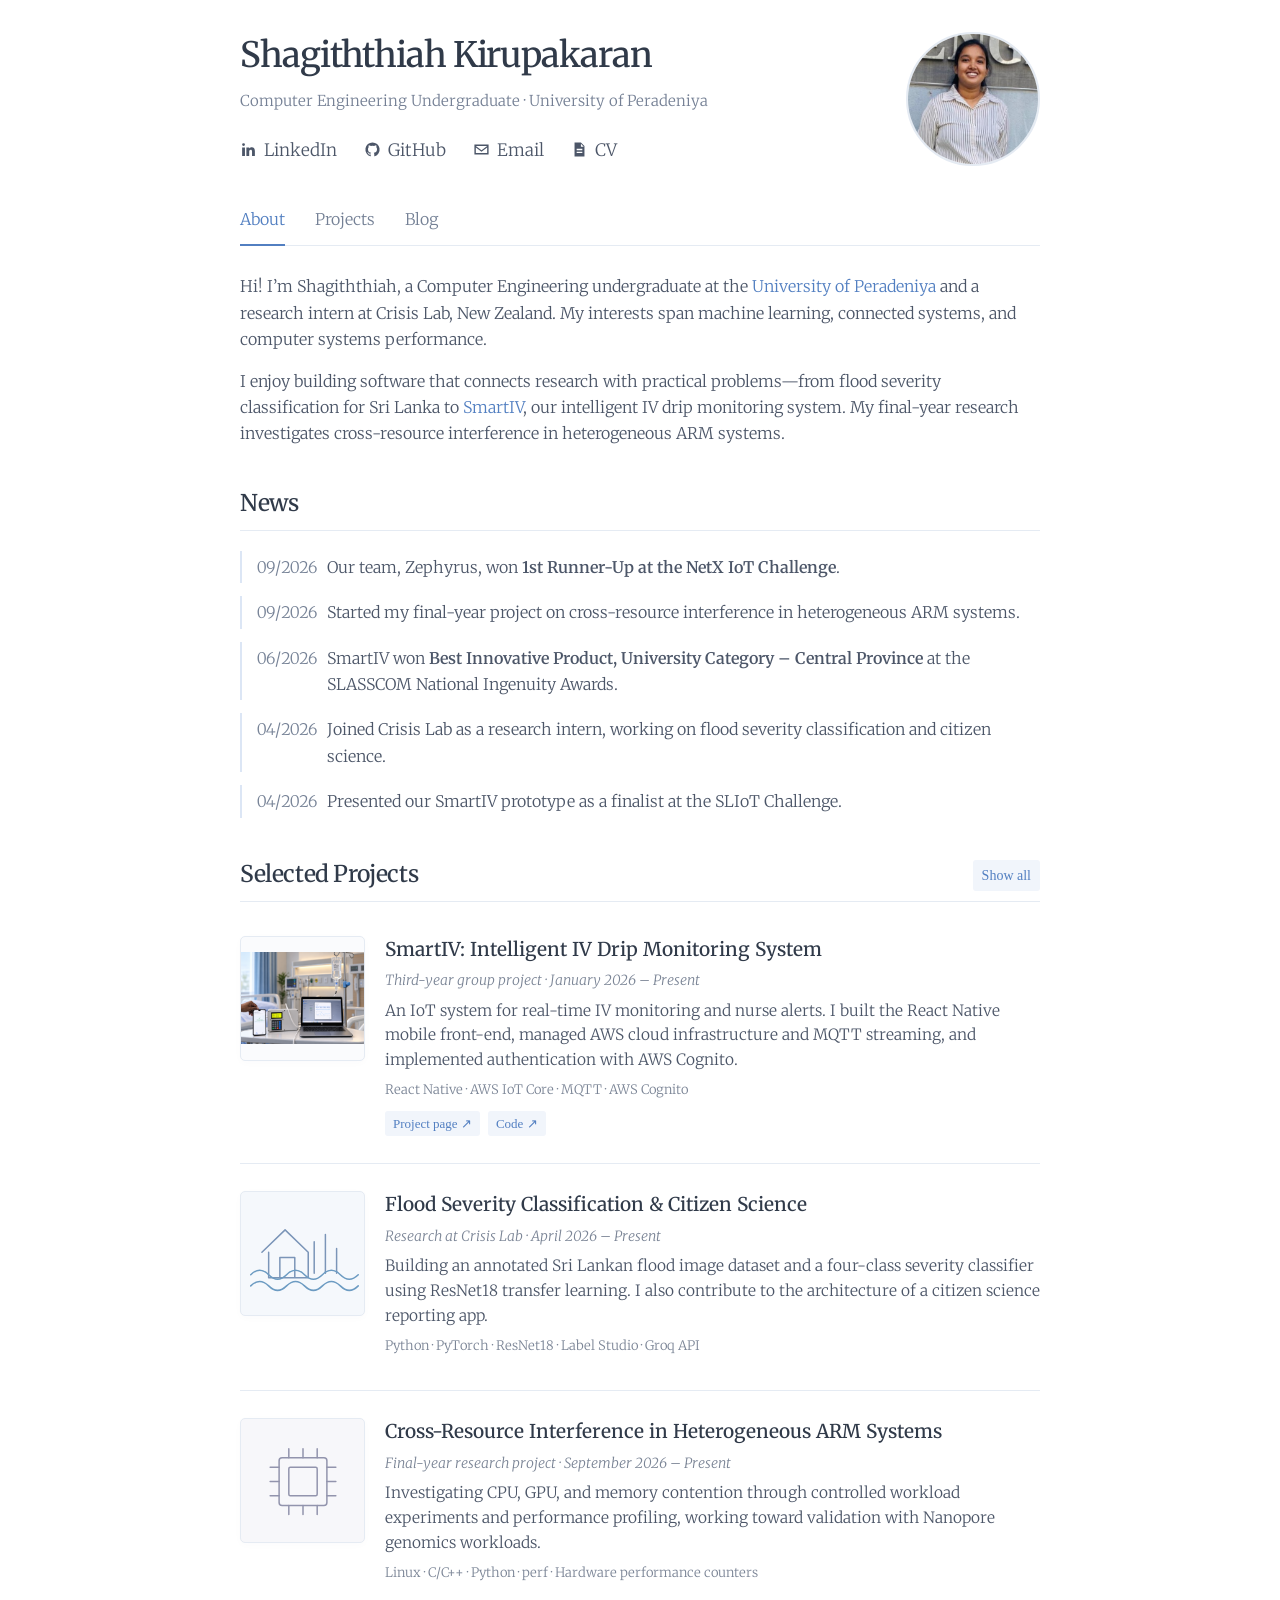
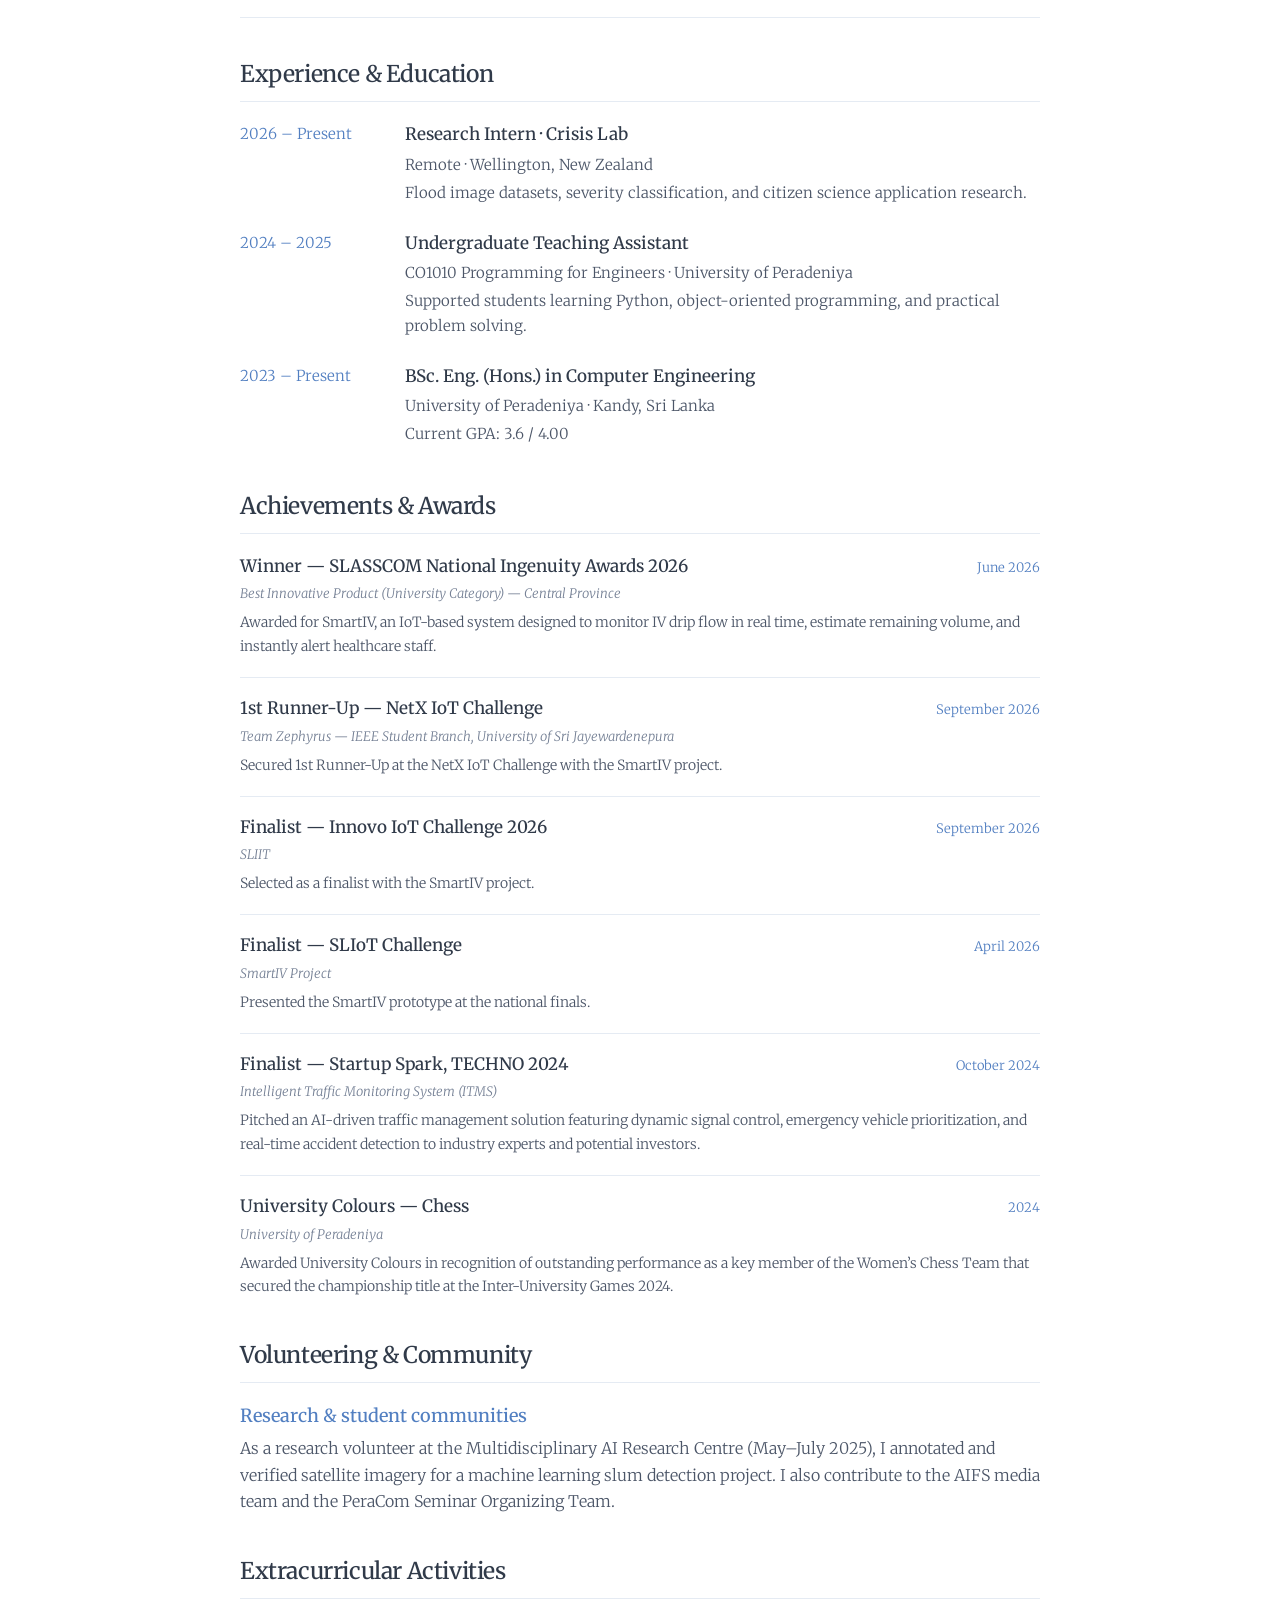
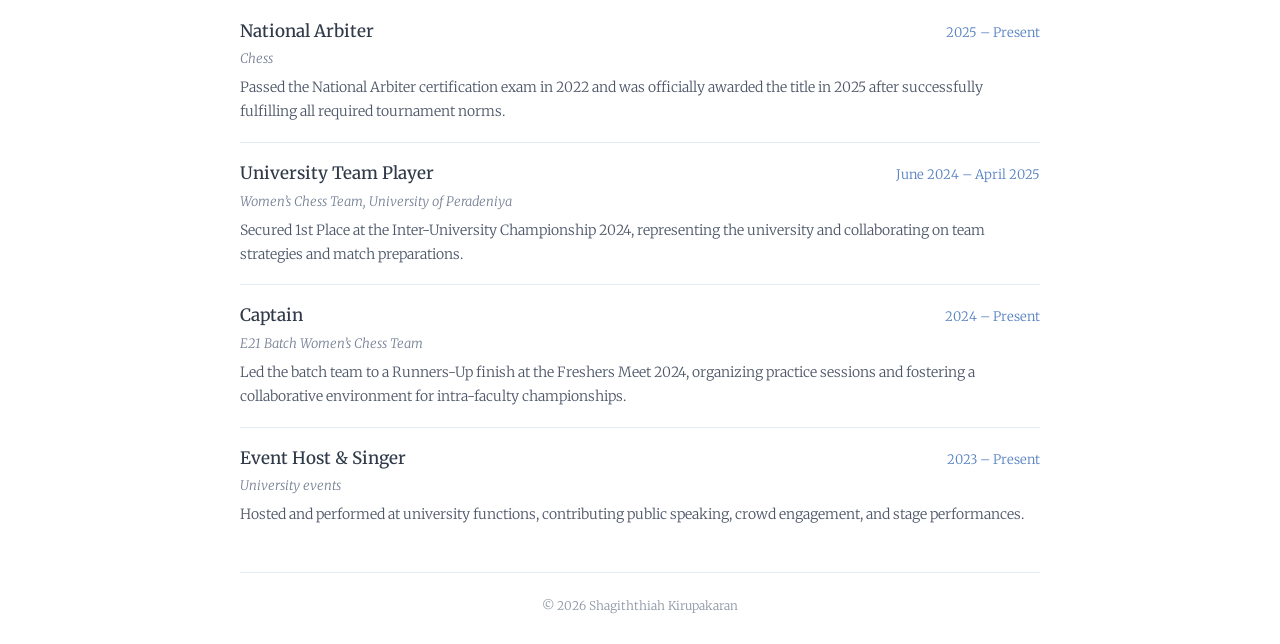
==== index.html @ aba78fdc "Expand awards and separate extracurricular roles with dates and descriptions" ====
<!doctype html>
<html lang="en">
<head>
  <meta charset="utf-8">
  <meta name="viewport" content="width=device-width, initial-scale=1">
  <meta name="description" content="Shagiththiah Kirupakaran — Computer Engineering undergraduate at the University of Peradeniya. Research, software, connected systems, and writing.">
  <meta name="theme-color" content="#ffffff">
  <title>Shagiththiah Kirupakaran</title>
  <link rel="icon" href="docs/assets/favicon.svg" type="image/svg+xml">
  <link rel="preconnect" href="https://fonts.googleapis.com">
  <link rel="preconnect" href="https://fonts.gstatic.com" crossorigin>
  <link href="https://fonts.googleapis.com/css2?family=Merriweather:wght@300;400;500;600&display=swap" rel="stylesheet">
  <link rel="stylesheet" href="docs/style.css?v=20261015c">
  <script src="docs/script.js?v=20261015c" defer></script>
</head>
<body>
  <a class="skip-link" href="#main">Skip to content</a>
  <div class="page">
    <header class="profile">
      <div class="profile-copy">
        <h1>Shagiththiah Kirupakaran</h1>
        <p class="subtitle">Computer Engineering Undergraduate · University of Peradeniya</p>
        <div class="social-links">
          <a href="https://www.linkedin.com/in/shagiththiah-kirupakaran-608457254" target="_blank" rel="noopener noreferrer"><svg aria-hidden="true" viewBox="0 0 24 24"><path d="M5 3a2 2 0 1 0 0 4 2 2 0 0 0 0-4ZM3 9h4v12H3V9Zm6 0h4v1.7c.7-1.2 1.8-2 3.6-2 3.1 0 4.4 1.8 4.4 5.4V21h-4v-6.1c0-1.8-.6-2.7-1.9-2.7-1.4 0-2.1 1-2.1 2.7V21H9V9Z"/></svg>LinkedIn</a>
          <a href="https://github.com/shagiththiah" target="_blank" rel="noopener noreferrer"><svg aria-hidden="true" viewBox="0 0 24 24"><path d="M12 2a10 10 0 0 0-3.16 19.49c.5.09.68-.22.68-.48v-1.86c-2.78.6-3.37-1.18-3.37-1.18-.45-1.15-1.11-1.46-1.11-1.46-.91-.62.07-.61.07-.61 1 .07 1.53 1.03 1.53 1.03.89 1.53 2.34 1.09 2.91.83.09-.65.35-1.09.64-1.34-2.22-.25-4.56-1.11-4.56-4.94 0-1.09.39-1.99 1.03-2.69-.1-.25-.45-1.27.1-2.65 0 0 .84-.27 2.75 1.03a9.6 9.6 0 0 1 5 0c1.91-1.3 2.75-1.03 2.75-1.03.55 1.38.2 2.4.1 2.65.64.7 1.03 1.6 1.03 2.69 0 3.84-2.34 4.69-4.57 4.94.36.31.68.92.68 1.85v2.74c0 .27.18.58.69.48A10 10 0 0 0 12 2Z"/></svg>GitHub</a>
          <a href="mailto:shagikirupa16@gmail.com"><svg aria-hidden="true" viewBox="0 0 24 24"><path d="M2 5h20v14H2V5Zm2 2 8 6 8-6H4Zm16 10V9l-8 6-8-6v8h16Z"/></svg>Email</a>
          <a href="docs/assets/shagiththiah-kirupakaran-cv.pdf" target="_blank" rel="noopener"><svg aria-hidden="true" viewBox="0 0 24 24"><path d="M5 2h9l5 5v15H5V2Zm9 2v4h4l-4-4ZM8 11v2h8v-2H8Zm0 4v2h8v-2H8Z"/></svg>CV</a>
        </div>
      </div>
      <div class="portrait"><img src="docs/assets/profile.jpeg" alt="Shagiththiah Kirupakaran" width="134" height="134"></div>
    </header>
    <nav class="tabs" aria-label="Main navigation">
      <a href="#about" data-page="about" aria-current="page">About</a>
      <a href="#projects" data-page="projects">Projects</a>
      <a href="#blog" data-page="blog">Blog</a>
    </nav>
    <main id="main" tabindex="-1">
      <div id="about-page">
        <section class="introduction" aria-label="About me">
          <p>Hi! I’m Shagiththiah, a Computer Engineering undergraduate at the <a href="https://www.pdn.ac.lk/">University of Peradeniya</a> and a research intern at Crisis Lab, New Zealand. My interests span machine learning, connected systems, and computer systems performance.</p>
          <p>I enjoy building software that connects research with practical problems—from flood severity classification for Sri Lanka to <a href="https://cepdnaclk.github.io/e21-3yp-Smart-IV/">SmartIV</a>, our intelligent IV drip monitoring system. My final-year research investigates cross-resource interference in heterogeneous ARM systems.</p>
        </section>
        <section class="section" aria-labelledby="news-heading">
          <h2 id="news-heading">News</h2>
          <ul class="news-list">
            <li><time datetime="2026-09">09/2026</time><span>Our team, Zephyrus, won <strong>1st Runner-Up at the NetX IoT Challenge</strong>.</span></li>
            <li><time datetime="2026-09">09/2026</time><span>Started my final-year project on cross-resource interference in heterogeneous ARM systems.</span></li>
            <li><time datetime="2026-06">06/2026</time><span>SmartIV won <strong>Best Innovative Product, University Category – Central Province</strong> at the SLASSCOM National Ingenuity Awards.</span></li>
            <li><time datetime="2026-04">04/2026</time><span>Joined Crisis Lab as a research intern, working on flood severity classification and citizen science.</span></li>
            <li><time datetime="2026-04">04/2026</time><span>Presented our SmartIV prototype as a finalist at the SLIoT Challenge.</span></li>
          </ul>
        </section>
        <section class="section" id="projects-section" aria-labelledby="projects-heading">
          <div class="section-heading"><h2 id="projects-heading">Selected Projects</h2><button class="subtle-button" id="show-projects" aria-expanded="false" aria-controls="more-projects">Show all</button></div>
          <article class="project">
            <a class="project-image" href="https://cepdnaclk.github.io/e21-3yp-Smart-IV/" aria-label="View SmartIV project"><img src="docs/assets/smartiv.png" alt="SmartIV bedside monitoring device" width="150" height="140" loading="lazy"></a>
            <div><h3><a href="https://cepdnaclk.github.io/e21-3yp-Smart-IV/">SmartIV: Intelligent IV Drip Monitoring System</a></h3><p class="project-meta">Third-year group project · January 2026 – Present</p><p>An IoT system for real-time IV monitoring and nurse alerts. I built the React Native mobile front-end, managed AWS cloud infrastructure and MQTT streaming, and implemented authentication with AWS Cognito.</p><p class="technologies">React Native · AWS IoT Core · MQTT · AWS Cognito</p><div class="resource-links"><a href="https://cepdnaclk.github.io/e21-3yp-Smart-IV/">Project page ↗</a><a href="https://github.com/cepdnaclk/e21-3yp-Smart-IV">Code ↗</a></div></div>
          </article>
          <article class="project">
            <div class="project-graphic flood" aria-hidden="true"><svg viewBox="0 0 150 120"><path d="M20 58 51 28 82 58V92H29V58M44 92V65H64V92M90 44V86M105 34V86M120 53V86"/><path class="water" d="M5 88q12-12 24 0t24 0t24 0t24 0t24 0t24 0M5 103q12-12 24 0t24 0t24 0t24 0t24 0t24 0"/></svg></div>
            <div><h3>Flood Severity Classification &amp; Citizen Science</h3><p class="project-meta">Research at Crisis Lab · April 2026 – Present</p><p>Building an annotated Sri Lankan flood image dataset and a four-class severity classifier using ResNet18 transfer learning. I also contribute to the architecture of a citizen science reporting app.</p><p class="technologies">Python · PyTorch · ResNet18 · Label Studio · Groq API</p></div>
          </article>
          <article class="project">
            <div class="project-graphic chip" aria-hidden="true"><svg viewBox="0 0 150 120"><rect x="43" y="29" width="64" height="64" rx="4"/><rect x="56" y="42" width="38" height="38" rx="2"/><path d="M56 17v12m19-12v12m19-12v12M56 93v12m19-12v12m19-12v12M31 42h12m-12 19h12m-12 19h12m64-38h12m-12 19h12m-12 19h12"/></svg></div>
            <div><h3>Cross-Resource Interference in Heterogeneous ARM Systems</h3><p class="project-meta">Final-year research project · September 2026 – Present</p><p>Investigating CPU, GPU, and memory contention through controlled workload experiments and performance profiling, working toward validation with Nanopore genomics workloads.</p><p class="technologies">Linux · C/C++ · Python · perf · Hardware performance counters</p></div>
          </article>
          <div id="more-projects" hidden>
            <article class="project text-project"><div><h3>Voting Dynamics Using Agent-Based Modelling</h3><p class="project-meta">Personal project · December 2025</p><p>Simulated opinion formation and polarization across social networks, exploring how social influence, noise, and committed voters affect consensus.</p><p class="technologies">Python · NumPy · NetworkX · Matplotlib</p></div></article>
            <article class="project text-project"><div><h3>EngEx 2025 Registration Portal</h3><p class="project-meta">Second-year group project · August – November 2025</p><p>Developed authentication and individual/batch visitor registration with JWT sessions, integrated with RFID tag linking for the engineering exhibition.</p><p class="technologies">React · Node.js · Express · PostgreSQL</p></div></article>
          </div>
        </section>
        <section class="section" aria-labelledby="experience-heading"><h2 id="experience-heading">Experience &amp; Education</h2>
          <div class="detail-row"><span class="date">2026 – Present</span><div><h3>Research Intern · Crisis Lab</h3><p>Remote · Wellington, New Zealand</p><p>Flood image datasets, severity classification, and citizen science application research.</p></div></div>
          <div class="detail-row"><span class="date">2024 – 2025</span><div><h3>Undergraduate Teaching Assistant</h3><p>CO1010 Programming for Engineers · University of Peradeniya</p><p>Supported students learning Python, object-oriented programming, and practical problem solving.</p></div></div>
          <div class="detail-row"><span class="date">2023 – Present</span><div><h3>BSc. Eng. (Hons.) in Computer Engineering</h3><p>University of Peradeniya · Kandy, Sri Lanka</p><p>Current GPA: 3.6 / 4.00</p></div></div>
        </section>
        <section class="section" aria-labelledby="awards-heading">
          <h2 id="awards-heading">Achievements &amp; Awards</h2>
          <div class="achievement-list">
            <article class="achievement">
              <div class="entry-heading"><h3>Winner — SLASSCOM National Ingenuity Awards 2026</h3><span class="date">June 2026</span></div>
              <p class="entry-context">Best Innovative Product (University Category) — Central Province</p>
              <p>Awarded for SmartIV, an IoT-based system designed to monitor IV drip flow in real time, estimate remaining volume, and instantly alert healthcare staff.</p>
            </article>
            <article class="achievement">
              <div class="entry-heading"><h3>1st Runner-Up — NetX IoT Challenge</h3><span class="date">September 2026</span></div>
              <p class="entry-context">Team Zephyrus — IEEE Student Branch, University of Sri Jayewardenepura</p>
              <p>Secured 1st Runner-Up at the NetX IoT Challenge with the SmartIV project.</p>
            </article>
            <article class="achievement">
              <div class="entry-heading"><h3>Finalist — Innovo IoT Challenge 2026</h3><span class="date">September 2026</span></div>
              <p class="entry-context">SLIIT</p>
              <p>Selected as a finalist with the SmartIV project.</p>
            </article>
            <article class="achievement">
              <div class="entry-heading"><h3>Finalist — SLIoT Challenge</h3><span class="date">April 2026</span></div>
              <p class="entry-context">SmartIV Project</p>
              <p>Presented the SmartIV prototype at the national finals.</p>
            </article>
            <article class="achievement">
              <div class="entry-heading"><h3>Finalist — Startup Spark, TECHNO 2024</h3><span class="date">October 2024</span></div>
              <p class="entry-context">Intelligent Traffic Monitoring System (ITMS)</p>
              <p>Pitched an AI-driven traffic management solution featuring dynamic signal control, emergency vehicle prioritization, and real-time accident detection to industry experts and potential investors.</p>
            </article>
            <article class="achievement">
              <div class="entry-heading"><h3>University Colours — Chess</h3><span class="date">2024</span></div>
              <p class="entry-context">University of Peradeniya</p>
              <p>Awarded University Colours in recognition of outstanding performance as a key member of the Women’s Chess Team that secured the championship title at the Inter-University Games 2024.</p>
            </article>
          </div>
        </section>
        <section class="section" aria-labelledby="service-heading"><h2 id="service-heading">Volunteering &amp; Community</h2>
          <h3 class="blue-heading">Research &amp; student communities</h3><p>As a research volunteer at the Multidisciplinary AI Research Centre (May–July 2025), I annotated and verified satellite imagery for a machine learning slum detection project. I also contribute to the AIFS media team and the PeraCom Seminar Organizing Team.</p>
        </section>
        <section class="section" aria-labelledby="activities-heading">
          <h2 id="activities-heading">Extracurricular Activities</h2>
          <div class="achievement-list">
            <article class="achievement">
              <div class="entry-heading"><h3>National Arbiter</h3><span class="date">2025 – Present</span></div>
              <p class="entry-context">Chess</p>
              <p>Passed the National Arbiter certification exam in 2022 and was officially awarded the title in 2025 after successfully fulfilling all required tournament norms.</p>
            </article>
            <article class="achievement">
              <div class="entry-heading"><h3>University Team Player</h3><span class="date">June 2024 – April 2025</span></div>
              <p class="entry-context">Women’s Chess Team, University of Peradeniya</p>
              <p>Secured 1st Place at the Inter-University Championship 2024, representing the university and collaborating on team strategies and match preparations.</p>
            </article>
            <article class="achievement">
              <div class="entry-heading"><h3>Captain</h3><span class="date">2024 – Present</span></div>
              <p class="entry-context">E21 Batch Women’s Chess Team</p>
              <p>Led the batch team to a Runners-Up finish at the Freshers Meet 2024, organizing practice sessions and fostering a collaborative environment for intra-faculty championships.</p>
            </article>
            <article class="achievement">
              <div class="entry-heading"><h3>Event Host &amp; Singer</h3><span class="date">2023 – Present</span></div>
              <p class="entry-context">University events</p>
              <p>Hosted and performed at university functions, contributing public speaking, crowd engagement, and stage performances.</p>
            </article>
          </div>
        </section>
      </div>
      <section id="blog-page" class="section blog-page" hidden aria-labelledby="blog-heading">
        <h2 id="blog-heading">Blog</h2><p class="blog-intro">Notes on research, engineering, and things I’m learning along the way.</p>
        <div class="empty-blog"><svg aria-hidden="true" viewBox="0 0 48 48"><path d="M12 7h19l6 6v28H12V7Zm18 0v8h7M18 22h13M18 28h13M18 34h8"/></svg><h3>Writing is on the way.</h3><p>No posts published yet. Check back for future notes.</p><a href="#projects">Explore my projects in the meantime →</a></div>
      </section>
    </main>
    <footer><p>© <span id="year">2026</span> Shagiththiah Kirupakaran</p></footer>
  </div>
</body>
</html>
---- docs/style.css ----
:root{color-scheme:light;--text:#4c5668;--heading:#303a49;--blue:#527fc1;--rule:#e5ebf3;--soft:#f1f5fb}*{box-sizing:border-box}html{scroll-behavior:smooth;scroll-padding-top:28px}body{margin:0;background:#fff;color:var(--text);font-family:'Merriweather',Georgia,'Times New Roman',serif;font-size:16px;font-weight:300;line-height:1.65}a{color:var(--blue);text-decoration:none}a:hover{text-decoration:underline}a:focus-visible,button:focus-visible{outline:2px solid var(--blue);outline-offset:5px}.page{max-width:848px;margin:0 auto;padding:32px 24px 24px}.profile{display:flex;align-items:center;justify-content:space-between;gap:32px;padding-bottom:30px}.profile-copy{flex:1}h1{font-size:35px;font-weight:500;letter-spacing:-1.1px;line-height:1.25;margin:0 0 11px;color:var(--heading)}.subtitle{font-size:15px;margin:0 0 22px;color:#758095}.social-links{display:flex;gap:27px;flex-wrap:wrap}.social-links a{display:inline-flex;align-items:center;gap:7px;color:var(--text);font-size:17px}.social-links svg{height:17px;width:17px;fill:currentColor}.portrait{height:134px;width:134px;flex-shrink:0;display:grid;place-items:center;border-radius:50%;border:2px solid var(--rule);background:#f1f5f9;overflow:hidden;color:#7384a0;font-size:37px}.portrait img{width:100%;height:100%;object-fit:cover}.tabs{display:flex;gap:30px;border-bottom:1px solid var(--rule);margin-bottom:27px}.tabs a{padding:10px 0 12px;color:#748095;font-size:16px;border-bottom:2px solid transparent;margin-bottom:-1px}.tabs a[aria-current=page]{color:var(--blue);border-color:var(--blue)}.introduction p{margin:0 0 15px}.section{margin-top:40px}h2{font-size:23px;line-height:1.35;color:var(--heading);font-weight:500;margin:0 0 20px;padding-bottom:12px;border-bottom:1px solid var(--rule);letter-spacing:-.4px}h3{font-size:19px;line-height:1.45;font-weight:500;color:var(--heading);margin:0 0 6px}p{margin:0 0 12px}strong{font-weight:600}.news-list{list-style:none;margin:0;padding:0;display:grid;gap:13px}.news-list li{border-left:2px solid #dce6f5;padding:3px 0 3px 15px;display:flex;gap:10px;font-size:16px}.news-list time{white-space:nowrap;color:#778397;font-variant-numeric:tabular-nums}.section-heading{display:flex;align-items:start;justify-content:space-between;gap:15px;border-bottom:1px solid var(--rule);margin-bottom:7px}.section-heading h2{border:0;margin:0}.subtle-button,.resource-links a{font:14px/1.5 Georgia,serif;background:var(--soft);color:var(--blue);border:0;border-radius:3px;padding:5px 9px}.subtle-button{cursor:pointer;margin-top:2px}.subtle-button:hover{background:#e7eef9}.project{display:grid;grid-template-columns:125px 1fr;gap:20px;padding:27px 0;border-bottom:1px solid var(--rule)}.project h3 a{color:var(--heading)}.project p{font-size:15.5px;margin:0 0 7px;line-height:1.6}.project .project-meta{color:#7b8596;font-size:14px;font-style:italic}.project .technologies{color:#7b8596;font-size:13px}.project-image,.project-graphic{height:125px;width:125px;border:1px solid var(--rule);border-radius:5px;overflow:hidden;box-shadow:0 2px 8px #25395d05;background:#fafbfd}.project-image img{width:100%;height:100%;object-fit:contain}.project-graphic{display:grid;place-items:center;background:#f5f8fc}.project-graphic svg{width:112px;fill:none;stroke:#7b95b8;stroke-width:2;stroke-linejoin:round;stroke-linecap:round}.project-graphic .water{stroke:#6c9bc2}.chip{background:#f7f7fa}.chip svg{stroke:#9294ad}.resource-links{display:flex;gap:8px;margin-top:10px}.resource-links a{font-size:13px;padding:3px 8px}.text-project{display:block;padding-left:145px}.detail-row{display:grid;grid-template-columns:142px 1fr;gap:23px;margin-bottom:22px}.date{font-size:15px;color:var(--blue)}.detail-row h3{font-size:17px}.detail-row p{font-size:15px;margin:0 0 3px}.awards{margin:0}.awards>div{display:grid;grid-template-columns:70px 1fr;gap:18px;margin:7px 0}.awards dt{color:var(--blue)}.awards dd{margin:0;font-size:16px}.awards dd span{color:#7b8596;font-size:14px}.blue-heading{color:var(--blue);font-size:18px}.blog-page{margin-top:32px;min-height:430px}.blog-intro{color:#758095}.empty-blog{text-align:center;padding:55px 20px 65px;margin-top:30px;background:#fafbfd;border:1px solid var(--rule);border-radius:4px}.empty-blog svg{width:43px;fill:none;stroke:#8da3c0;stroke-width:1.5;margin-bottom:16px}.empty-blog h3{font-size:23px}.empty-blog p{color:#7b8596;font-size:16px}.empty-blog a{font-size:15px}footer{border-top:1px solid var(--rule);margin-top:45px;padding-top:23px;text-align:center;color:#8b94a3;font-size:12px}footer p{margin:0 0 4px}.skip-link{position:absolute;top:-60px;left:15px;background:white;padding:10px;z-index:5}.skip-link:focus{top:10px}[hidden]{display:none!important}main:focus{outline:none}@media(min-width:1450px){.page{padding-top:32px}}@media(max-width:650px){body{font-size:16px}.page{padding:30px 22px 20px}.profile{gap:16px;align-items:flex-start;padding-bottom:22px}h1{font-size:27px;letter-spacing:-.7px}.subtitle{font-size:13px;margin-bottom:16px}.portrait{height:83px;width:83px;font-size:26px}.social-links{gap:13px}.social-links a{font-size:14px;gap:4px}.social-links svg{height:14px;width:14px}.tabs{gap:28px}.section{margin-top:32px}h2{font-size:24px}.news-list li{display:block;font-size:15px}.news-list time{margin-right:9px}.project{grid-template-columns:95px 1fr;gap:16px;padding:22px 0}.project-image,.project-graphic{width:95px;height:95px}.project-graphic svg{width:85px}.project h3{font-size:17px}.project p{font-size:14px}.text-project{padding-left:0}.detail-row{grid-template-columns:100px 1fr;gap:10px}.date{font-size:13px}.awards>div{grid-template-columns:43px 1fr;gap:13px}.awards dd{font-size:15px}}@media(max-width:400px){.page{padding-left:17px;padding-right:17px}.portrait{width:65px;height:65px}h1{font-size:24px}.project{grid-template-columns:1fr}.project-image,.project-graphic{width:110px;height:100px}.social-links{gap:10px}}@media(prefers-reduced-motion:reduce){html{scroll-behavior:auto}}

.portrait img{object-position:50% 22%;transform:scale(1.65);transform-origin:50% 22%}

.achievement{padding:18px 0;border-bottom:1px solid var(--rule)}
.achievement:first-child{padding-top:0}
.achievement:last-child{border-bottom:0;padding-bottom:0}
.entry-heading{display:flex;justify-content:space-between;align-items:baseline;gap:20px;margin-bottom:5px}
.entry-heading h3{font-size:17px;margin:0;font-weight:500}
.entry-heading .date{font-size:13px;white-space:nowrap;flex-shrink:0}
.achievement p{font-size:14px;line-height:1.7;margin:6px 0 0}
.achievement .entry-context{font-size:13px;color:#758095;font-style:italic;margin-top:0}
@media(max-width:650px){.entry-heading{display:block}.entry-heading .date{display:block;margin-top:4px}.achievement p{font-size:14px}}
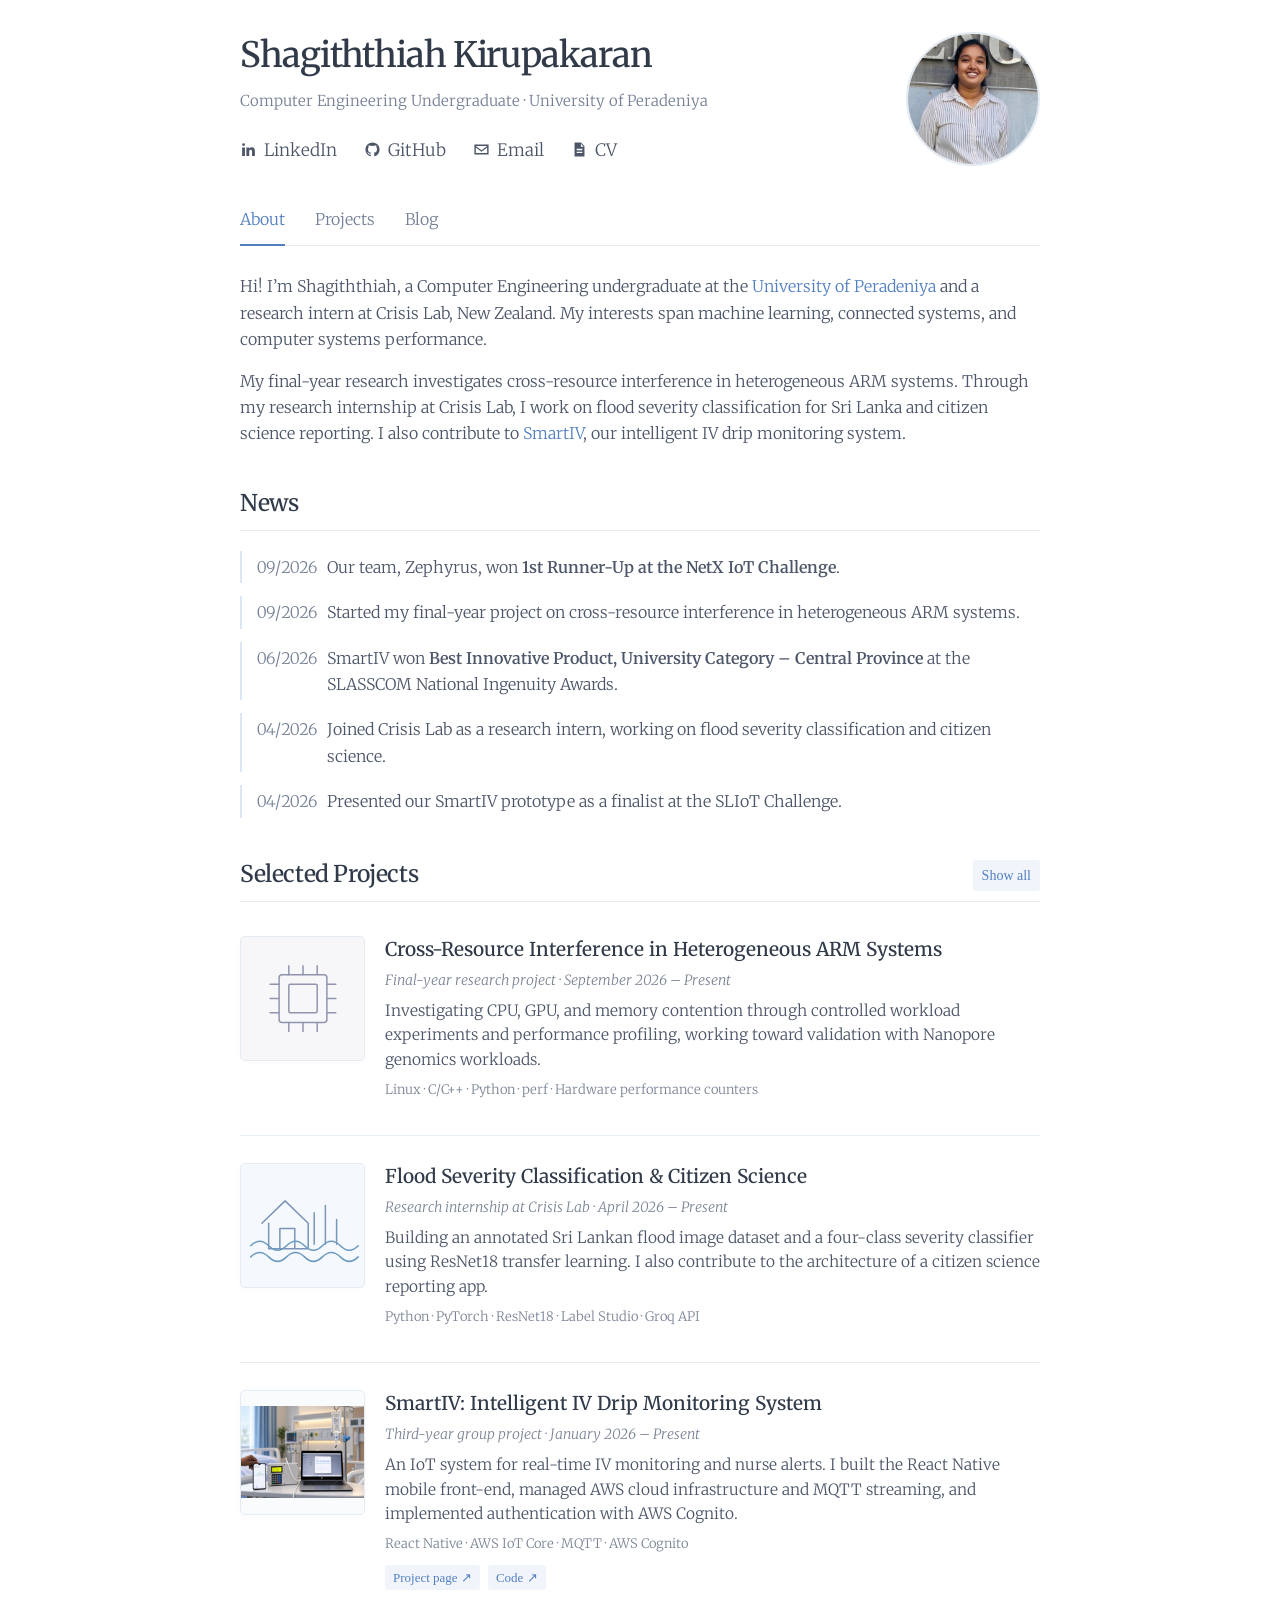
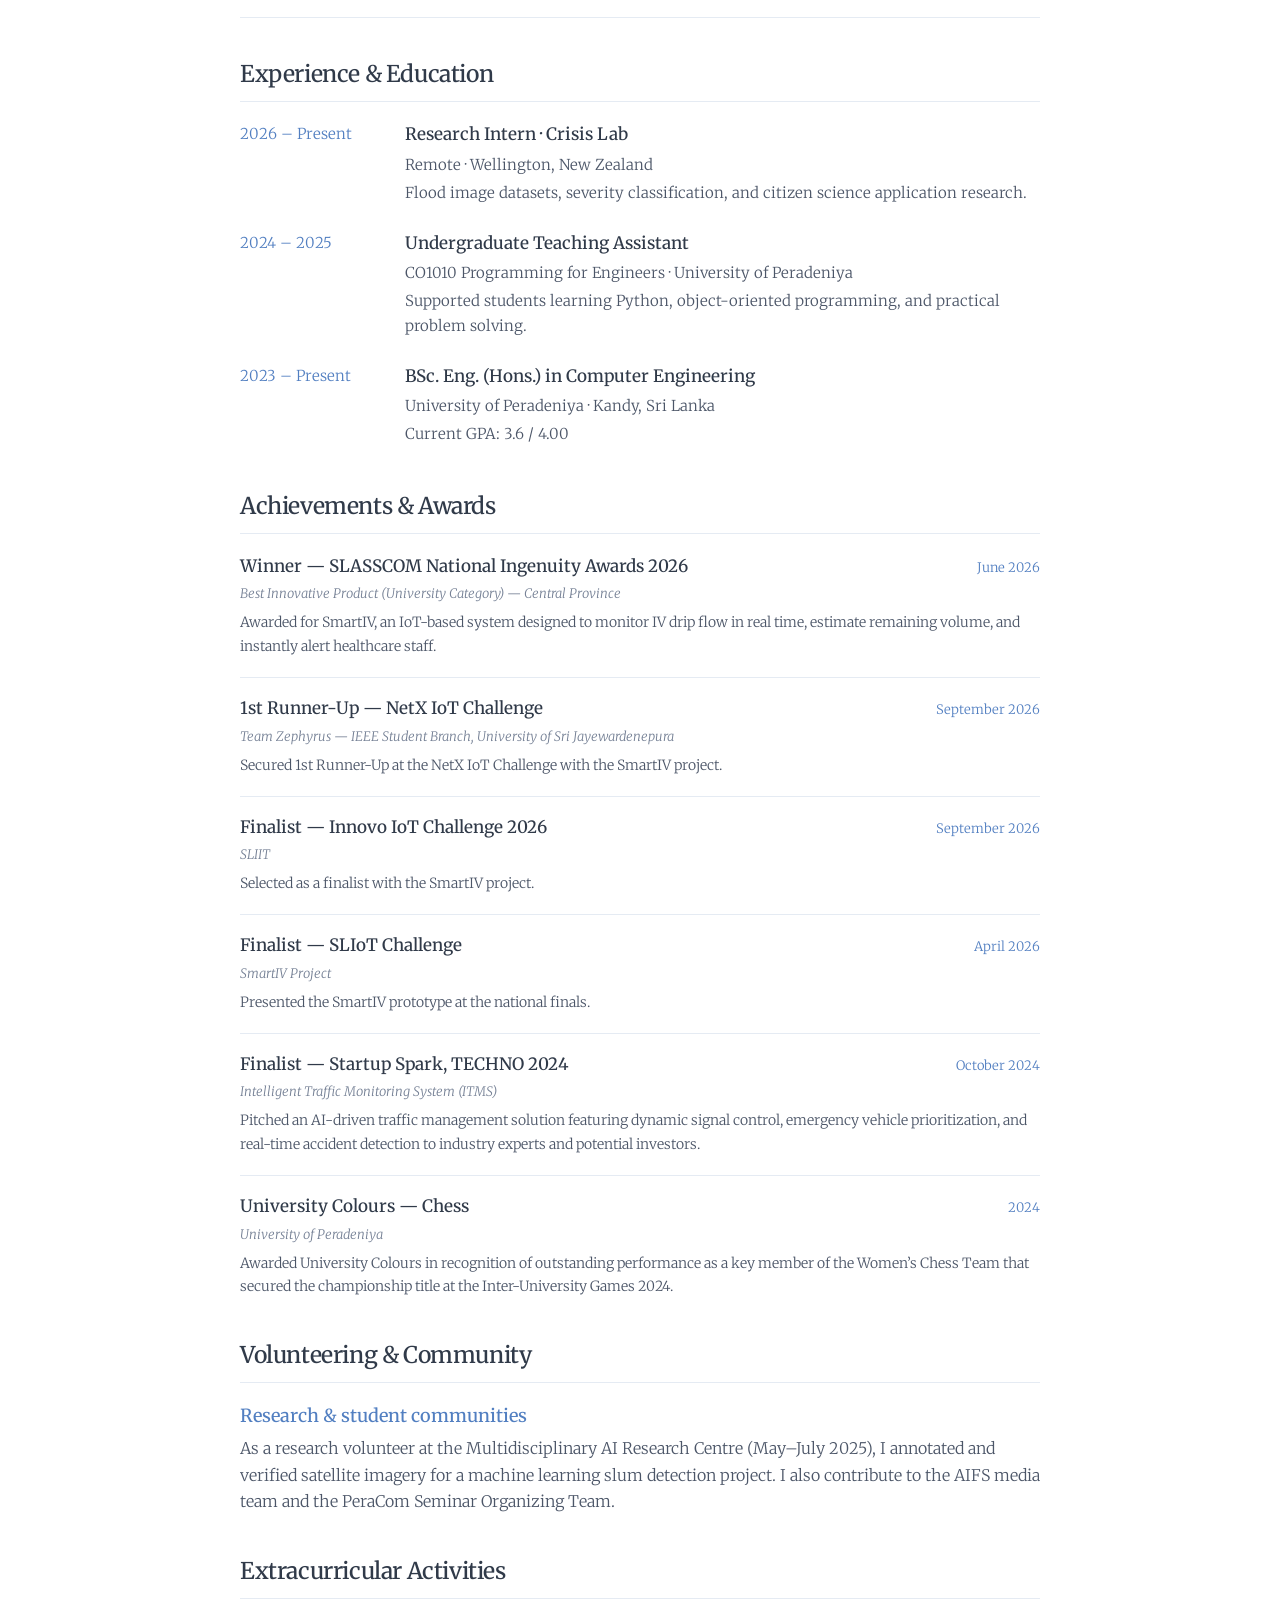
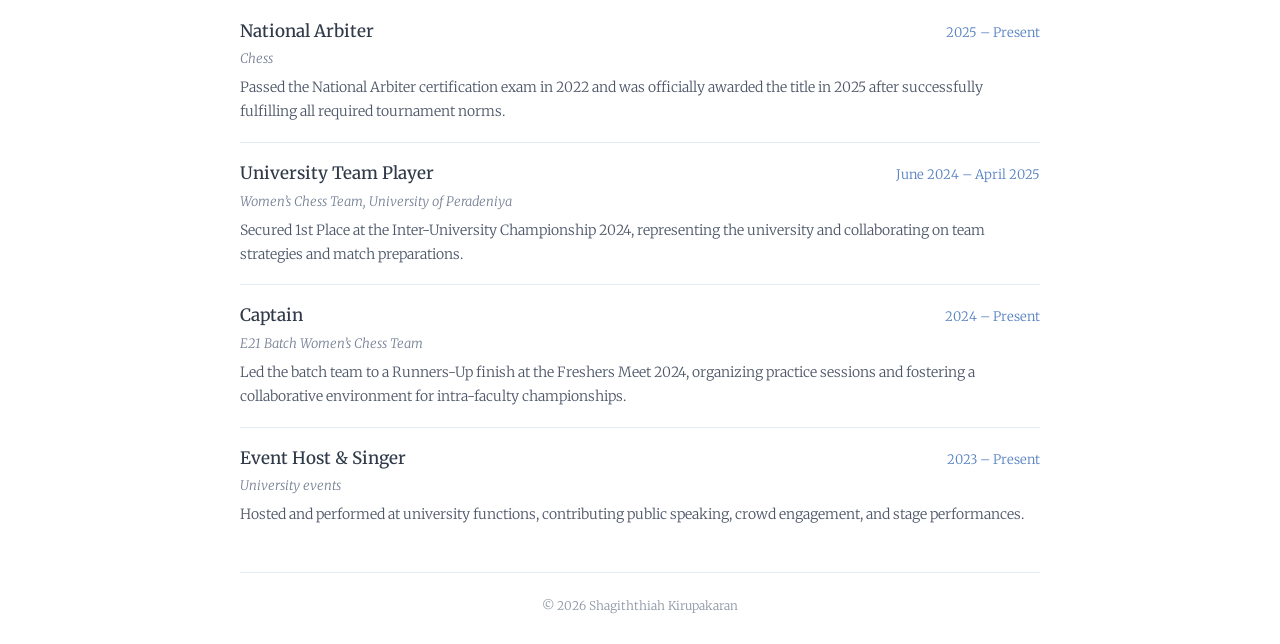
==== commit 56252dd7: "Prioritize final-year research, Crisis Lab internship, then SmartIV" ====
--- a/index.html
+++ b/index.html
@@ -38,7 +38,7 @@
       <div id="about-page">
         <section class="introduction" aria-label="About me">
           <p>Hi! I’m Shagiththiah, a Computer Engineering undergraduate at the <a href="https://www.pdn.ac.lk/">University of Peradeniya</a> and a research intern at Crisis Lab, New Zealand. My interests span machine learning, connected systems, and computer systems performance.</p>
-          <p>I enjoy building software that connects research with practical problems—from flood severity classification for Sri Lanka to <a href="https://cepdnaclk.github.io/e21-3yp-Smart-IV/">SmartIV</a>, our intelligent IV drip monitoring system. My final-year research investigates cross-resource interference in heterogeneous ARM systems.</p>
+          <p>My final-year research investigates cross-resource interference in heterogeneous ARM systems. Through my research internship at Crisis Lab, I work on flood severity classification for Sri Lanka and citizen science reporting. I also contribute to <a href="https://cepdnaclk.github.io/e21-3yp-Smart-IV/">SmartIV</a>, our intelligent IV drip monitoring system.</p>
         </section>
         <section class="section" aria-labelledby="news-heading">
           <h2 id="news-heading">News</h2>
@@ -53,16 +53,16 @@
         <section class="section" id="projects-section" aria-labelledby="projects-heading">
           <div class="section-heading"><h2 id="projects-heading">Selected Projects</h2><button class="subtle-button" id="show-projects" aria-expanded="false" aria-controls="more-projects">Show all</button></div>
           <article class="project">
-            <a class="project-image" href="https://cepdnaclk.github.io/e21-3yp-Smart-IV/" aria-label="View SmartIV project"><img src="docs/assets/smartiv.png" alt="SmartIV bedside monitoring device" width="150" height="140" loading="lazy"></a>
-            <div><h3><a href="https://cepdnaclk.github.io/e21-3yp-Smart-IV/">SmartIV: Intelligent IV Drip Monitoring System</a></h3><p class="project-meta">Third-year group project · January 2026 – Present</p><p>An IoT system for real-time IV monitoring and nurse alerts. I built the React Native mobile front-end, managed AWS cloud infrastructure and MQTT streaming, and implemented authentication with AWS Cognito.</p><p class="technologies">React Native · AWS IoT Core · MQTT · AWS Cognito</p><div class="resource-links"><a href="https://cepdnaclk.github.io/e21-3yp-Smart-IV/">Project page ↗</a><a href="https://github.com/cepdnaclk/e21-3yp-Smart-IV">Code ↗</a></div></div>
+            <div class="project-graphic chip" aria-hidden="true"><svg viewBox="0 0 150 120"><rect x="43" y="29" width="64" height="64" rx="4"/><rect x="56" y="42" width="38" height="38" rx="2"/><path d="M56 17v12m19-12v12m19-12v12M56 93v12m19-12v12m19-12v12M31 42h12m-12 19h12m-12 19h12m64-38h12m-12 19h12m-12 19h12"/></svg></div>
+            <div><h3>Cross-Resource Interference in Heterogeneous ARM Systems</h3><p class="project-meta">Final-year research project · September 2026 – Present</p><p>Investigating CPU, GPU, and memory contention through controlled workload experiments and performance profiling, working toward validation with Nanopore genomics workloads.</p><p class="technologies">Linux · C/C++ · Python · perf · Hardware performance counters</p></div>
           </article>
           <article class="project">
             <div class="project-graphic flood" aria-hidden="true"><svg viewBox="0 0 150 120"><path d="M20 58 51 28 82 58V92H29V58M44 92V65H64V92M90 44V86M105 34V86M120 53V86"/><path class="water" d="M5 88q12-12 24 0t24 0t24 0t24 0t24 0t24 0M5 103q12-12 24 0t24 0t24 0t24 0t24 0t24 0"/></svg></div>
-            <div><h3>Flood Severity Classification &amp; Citizen Science</h3><p class="project-meta">Research at Crisis Lab · April 2026 – Present</p><p>Building an annotated Sri Lankan flood image dataset and a four-class severity classifier using ResNet18 transfer learning. I also contribute to the architecture of a citizen science reporting app.</p><p class="technologies">Python · PyTorch · ResNet18 · Label Studio · Groq API</p></div>
+            <div><h3>Flood Severity Classification &amp; Citizen Science</h3><p class="project-meta">Research internship at Crisis Lab · April 2026 – Present</p><p>Building an annotated Sri Lankan flood image dataset and a four-class severity classifier using ResNet18 transfer learning. I also contribute to the architecture of a citizen science reporting app.</p><p class="technologies">Python · PyTorch · ResNet18 · Label Studio · Groq API</p></div>
           </article>
           <article class="project">
-            <div class="project-graphic chip" aria-hidden="true"><svg viewBox="0 0 150 120"><rect x="43" y="29" width="64" height="64" rx="4"/><rect x="56" y="42" width="38" height="38" rx="2"/><path d="M56 17v12m19-12v12m19-12v12M56 93v12m19-12v12m19-12v12M31 42h12m-12 19h12m-12 19h12m64-38h12m-12 19h12m-12 19h12"/></svg></div>
-            <div><h3>Cross-Resource Interference in Heterogeneous ARM Systems</h3><p class="project-meta">Final-year research project · September 2026 – Present</p><p>Investigating CPU, GPU, and memory contention through controlled workload experiments and performance profiling, working toward validation with Nanopore genomics workloads.</p><p class="technologies">Linux · C/C++ · Python · perf · Hardware performance counters</p></div>
+            <a class="project-image" href="https://cepdnaclk.github.io/e21-3yp-Smart-IV/" aria-label="View SmartIV project"><img src="docs/assets/smartiv.png" alt="SmartIV bedside monitoring device" width="150" height="140" loading="lazy"></a>
+            <div><h3><a href="https://cepdnaclk.github.io/e21-3yp-Smart-IV/">SmartIV: Intelligent IV Drip Monitoring System</a></h3><p class="project-meta">Third-year group project · January 2026 – Present</p><p>An IoT system for real-time IV monitoring and nurse alerts. I built the React Native mobile front-end, managed AWS cloud infrastructure and MQTT streaming, and implemented authentication with AWS Cognito.</p><p class="technologies">React Native · AWS IoT Core · MQTT · AWS Cognito</p><div class="resource-links"><a href="https://cepdnaclk.github.io/e21-3yp-Smart-IV/">Project page ↗</a><a href="https://github.com/cepdnaclk/e21-3yp-Smart-IV">Code ↗</a></div></div>
           </article>
           <div id="more-projects" hidden>
             <article class="project text-project"><div><h3>Voting Dynamics Using Agent-Based Modelling</h3><p class="project-meta">Personal project · December 2025</p><p>Simulated opinion formation and polarization across social networks, exploring how social influence, noise, and committed voters affect consensus.</p><p class="technologies">Python · NumPy · NetworkX · Matplotlib</p></div></article>
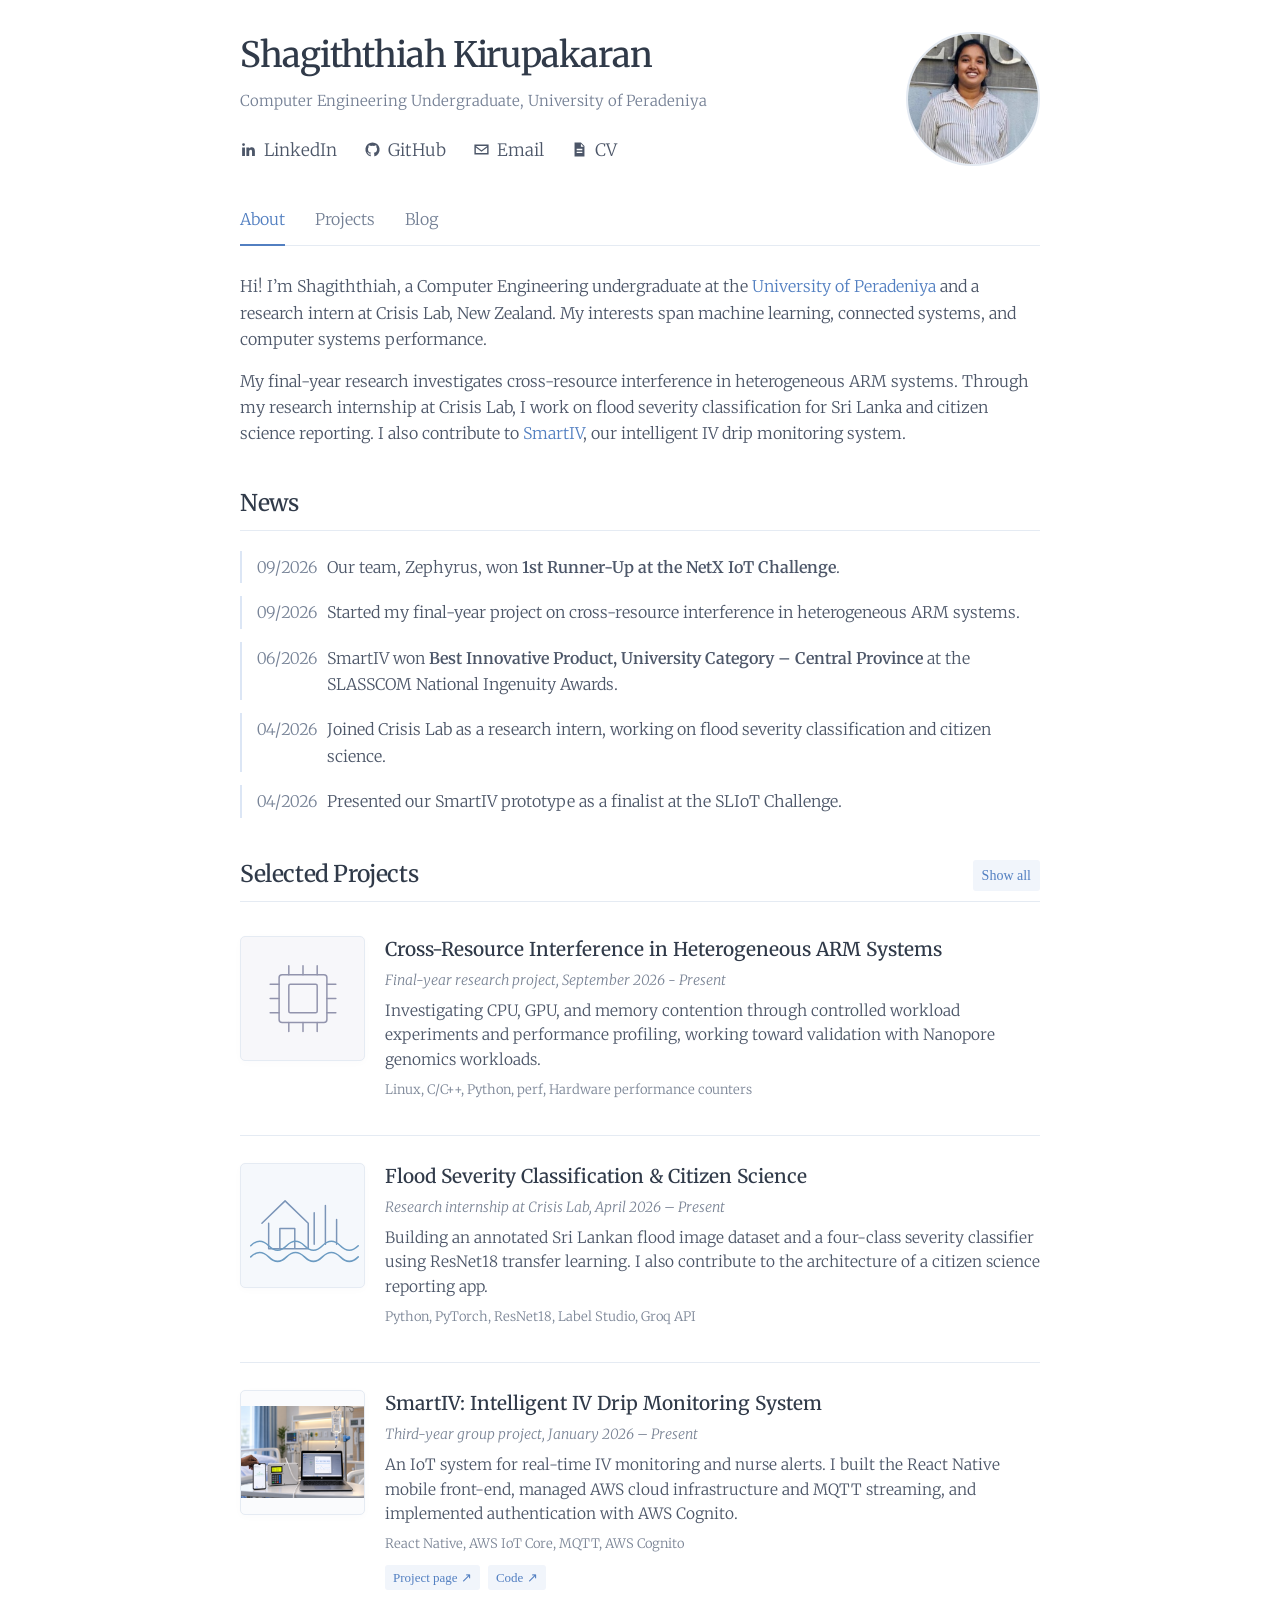
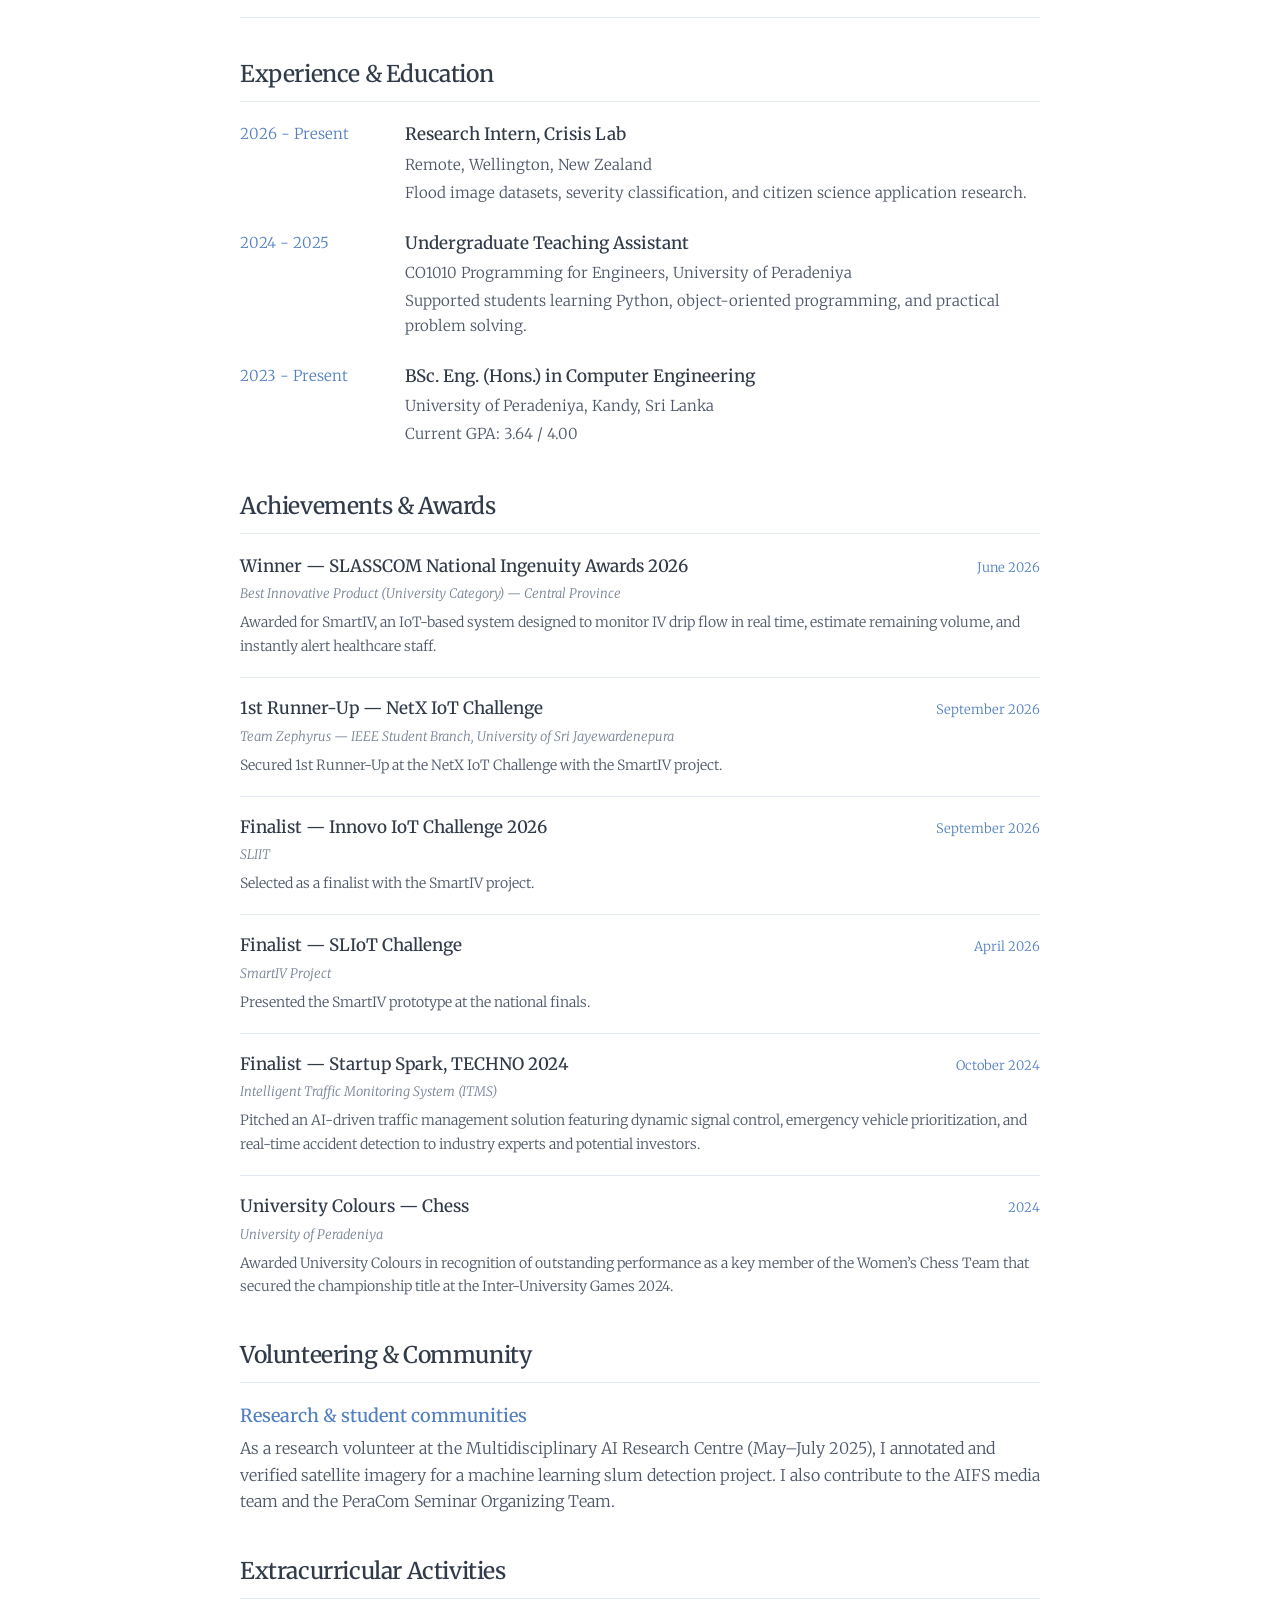
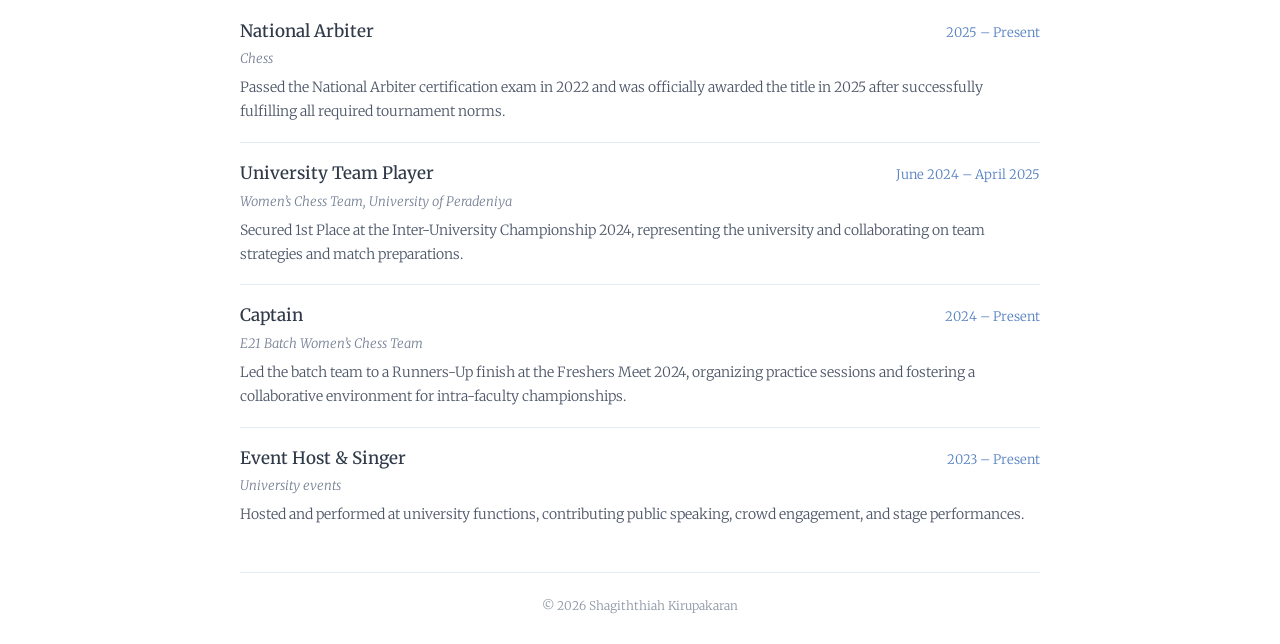
==== commit 277155b1: "Remove decorative dot separators from portfolio text" ====
--- a/index.html
+++ b/index.html
@@ -19,7 +19,7 @@
     <header class="profile">
       <div class="profile-copy">
         <h1>Shagiththiah Kirupakaran</h1>
-        <p class="subtitle">Computer Engineering Undergraduate · University of Peradeniya</p>
+        <p class="subtitle">Computer Engineering Undergraduate, University of Peradeniya</p>
         <div class="social-links">
           <a href="https://www.linkedin.com/in/shagiththiah-kirupakaran-608457254" target="_blank" rel="noopener noreferrer"><svg aria-hidden="true" viewBox="0 0 24 24"><path d="M5 3a2 2 0 1 0 0 4 2 2 0 0 0 0-4ZM3 9h4v12H3V9Zm6 0h4v1.7c.7-1.2 1.8-2 3.6-2 3.1 0 4.4 1.8 4.4 5.4V21h-4v-6.1c0-1.8-.6-2.7-1.9-2.7-1.4 0-2.1 1-2.1 2.7V21H9V9Z"/></svg>LinkedIn</a>
           <a href="https://github.com/shagiththiah" target="_blank" rel="noopener noreferrer"><svg aria-hidden="true" viewBox="0 0 24 24"><path d="M12 2a10 10 0 0 0-3.16 19.49c.5.09.68-.22.68-.48v-1.86c-2.78.6-3.37-1.18-3.37-1.18-.45-1.15-1.11-1.46-1.11-1.46-.91-.62.07-.61.07-.61 1 .07 1.53 1.03 1.53 1.03.89 1.53 2.34 1.09 2.91.83.09-.65.35-1.09.64-1.34-2.22-.25-4.56-1.11-4.56-4.94 0-1.09.39-1.99 1.03-2.69-.1-.25-.45-1.27.1-2.65 0 0 .84-.27 2.75 1.03a9.6 9.6 0 0 1 5 0c1.91-1.3 2.75-1.03 2.75-1.03.55 1.38.2 2.4.1 2.65.64.7 1.03 1.6 1.03 2.69 0 3.84-2.34 4.69-4.57 4.94.36.31.68.92.68 1.85v2.74c0 .27.18.58.69.48A10 10 0 0 0 12 2Z"/></svg>GitHub</a>
@@ -54,25 +54,25 @@
           <div class="section-heading"><h2 id="projects-heading">Selected Projects</h2><button class="subtle-button" id="show-projects" aria-expanded="false" aria-controls="more-projects">Show all</button></div>
           <article class="project">
             <div class="project-graphic chip" aria-hidden="true"><svg viewBox="0 0 150 120"><rect x="43" y="29" width="64" height="64" rx="4"/><rect x="56" y="42" width="38" height="38" rx="2"/><path d="M56 17v12m19-12v12m19-12v12M56 93v12m19-12v12m19-12v12M31 42h12m-12 19h12m-12 19h12m64-38h12m-12 19h12m-12 19h12"/></svg></div>
-            <div><h3>Cross-Resource Interference in Heterogeneous ARM Systems</h3><p class="project-meta">Final-year research project · September 2026 – Present</p><p>Investigating CPU, GPU, and memory contention through controlled workload experiments and performance profiling, working toward validation with Nanopore genomics workloads.</p><p class="technologies">Linux · C/C++ · Python · perf · Hardware performance counters</p></div>
+            <div><h3>Cross-Resource Interference in Heterogeneous ARM Systems</h3><p class="project-meta">Final-year research project, September 2026 - Present</p><p>Investigating CPU, GPU, and memory contention through controlled workload experiments and performance profiling, working toward validation with Nanopore genomics workloads.</p><p class="technologies">Linux, C/C++, Python, perf, Hardware performance counters</p></div>
           </article>
           <article class="project">
             <div class="project-graphic flood" aria-hidden="true"><svg viewBox="0 0 150 120"><path d="M20 58 51 28 82 58V92H29V58M44 92V65H64V92M90 44V86M105 34V86M120 53V86"/><path class="water" d="M5 88q12-12 24 0t24 0t24 0t24 0t24 0t24 0M5 103q12-12 24 0t24 0t24 0t24 0t24 0t24 0"/></svg></div>
-            <div><h3>Flood Severity Classification &amp; Citizen Science</h3><p class="project-meta">Research internship at Crisis Lab · April 2026 – Present</p><p>Building an annotated Sri Lankan flood image dataset and a four-class severity classifier using ResNet18 transfer learning. I also contribute to the architecture of a citizen science reporting app.</p><p class="technologies">Python · PyTorch · ResNet18 · Label Studio · Groq API</p></div>
+            <div><h3>Flood Severity Classification &amp; Citizen Science</h3><p class="project-meta">Research internship at Crisis Lab, April 2026 – Present</p><p>Building an annotated Sri Lankan flood image dataset and a four-class severity classifier using ResNet18 transfer learning. I also contribute to the architecture of a citizen science reporting app.</p><p class="technologies">Python, PyTorch, ResNet18, Label Studio, Groq API</p></div>
           </article>
           <article class="project">
             <a class="project-image" href="https://cepdnaclk.github.io/e21-3yp-Smart-IV/" aria-label="View SmartIV project"><img src="docs/assets/smartiv.png" alt="SmartIV bedside monitoring device" width="150" height="140" loading="lazy"></a>
-            <div><h3><a href="https://cepdnaclk.github.io/e21-3yp-Smart-IV/">SmartIV: Intelligent IV Drip Monitoring System</a></h3><p class="project-meta">Third-year group project · January 2026 – Present</p><p>An IoT system for real-time IV monitoring and nurse alerts. I built the React Native mobile front-end, managed AWS cloud infrastructure and MQTT streaming, and implemented authentication with AWS Cognito.</p><p class="technologies">React Native · AWS IoT Core · MQTT · AWS Cognito</p><div class="resource-links"><a href="https://cepdnaclk.github.io/e21-3yp-Smart-IV/">Project page ↗</a><a href="https://github.com/cepdnaclk/e21-3yp-Smart-IV">Code ↗</a></div></div>
+            <div><h3><a href="https://cepdnaclk.github.io/e21-3yp-Smart-IV/">SmartIV: Intelligent IV Drip Monitoring System</a></h3><p class="project-meta">Third-year group project, January 2026 – Present</p><p>An IoT system for real-time IV monitoring and nurse alerts. I built the React Native mobile front-end, managed AWS cloud infrastructure and MQTT streaming, and implemented authentication with AWS Cognito.</p><p class="technologies">React Native, AWS IoT Core, MQTT, AWS Cognito</p><div class="resource-links"><a href="https://cepdnaclk.github.io/e21-3yp-Smart-IV/">Project page ↗</a><a href="https://github.com/cepdnaclk/e21-3yp-Smart-IV">Code ↗</a></div></div>
           </article>
           <div id="more-projects" hidden>
-            <article class="project text-project"><div><h3>Voting Dynamics Using Agent-Based Modelling</h3><p class="project-meta">Personal project · December 2025</p><p>Simulated opinion formation and polarization across social networks, exploring how social influence, noise, and committed voters affect consensus.</p><p class="technologies">Python · NumPy · NetworkX · Matplotlib</p></div></article>
-            <article class="project text-project"><div><h3>EngEx 2025 Registration Portal</h3><p class="project-meta">Second-year group project · August – November 2025</p><p>Developed authentication and individual/batch visitor registration with JWT sessions, integrated with RFID tag linking for the engineering exhibition.</p><p class="technologies">React · Node.js · Express · PostgreSQL</p></div></article>
+            <article class="project text-project"><div><h3>Voting Dynamics Using Agent-Based Modelling</h3><p class="project-meta">Personal project, December 2025</p><p>Simulated opinion formation and polarization across social networks, exploring how social influence, noise, and committed voters affect consensus.</p><p class="technologies">Python, NumPy, NetworkX, Matplotlib</p></div></article>
+            <article class="project text-project"><div><h3>EngEx 2025 Registration Portal</h3><p class="project-meta">Second-year group project, August – November 2025</p><p>Developed authentication and individual/batch visitor registration with JWT sessions, integrated with RFID tag linking for the engineering exhibition.</p><p class="technologies">React, Node.js, Express, PostgreSQL</p></div></article>
           </div>
         </section>
         <section class="section" aria-labelledby="experience-heading"><h2 id="experience-heading">Experience &amp; Education</h2>
-          <div class="detail-row"><span class="date">2026 – Present</span><div><h3>Research Intern · Crisis Lab</h3><p>Remote · Wellington, New Zealand</p><p>Flood image datasets, severity classification, and citizen science application research.</p></div></div>
-          <div class="detail-row"><span class="date">2024 – 2025</span><div><h3>Undergraduate Teaching Assistant</h3><p>CO1010 Programming for Engineers · University of Peradeniya</p><p>Supported students learning Python, object-oriented programming, and practical problem solving.</p></div></div>
-          <div class="detail-row"><span class="date">2023 – Present</span><div><h3>BSc. Eng. (Hons.) in Computer Engineering</h3><p>University of Peradeniya · Kandy, Sri Lanka</p><p>Current GPA: 3.6 / 4.00</p></div></div>
+          <div class="detail-row"><span class="date">2026 - Present</span><div><h3>Research Intern, Crisis Lab</h3><p>Remote, Wellington, New Zealand</p><p>Flood image datasets, severity classification, and citizen science application research.</p></div></div>
+          <div class="detail-row"><span class="date">2024 - 2025</span><div><h3>Undergraduate Teaching Assistant</h3><p>CO1010 Programming for Engineers, University of Peradeniya</p><p>Supported students learning Python, object-oriented programming, and practical problem solving.</p></div></div>
+          <div class="detail-row"><span class="date">2023 - Present</span><div><h3>BSc. Eng. (Hons.) in Computer Engineering</h3><p>University of Peradeniya, Kandy, Sri Lanka</p><p>Current GPA: 3.64 / 4.00</p></div></div>
         </section>
         <section class="section" aria-labelledby="awards-heading">
           <h2 id="awards-heading">Achievements &amp; Awards</h2>
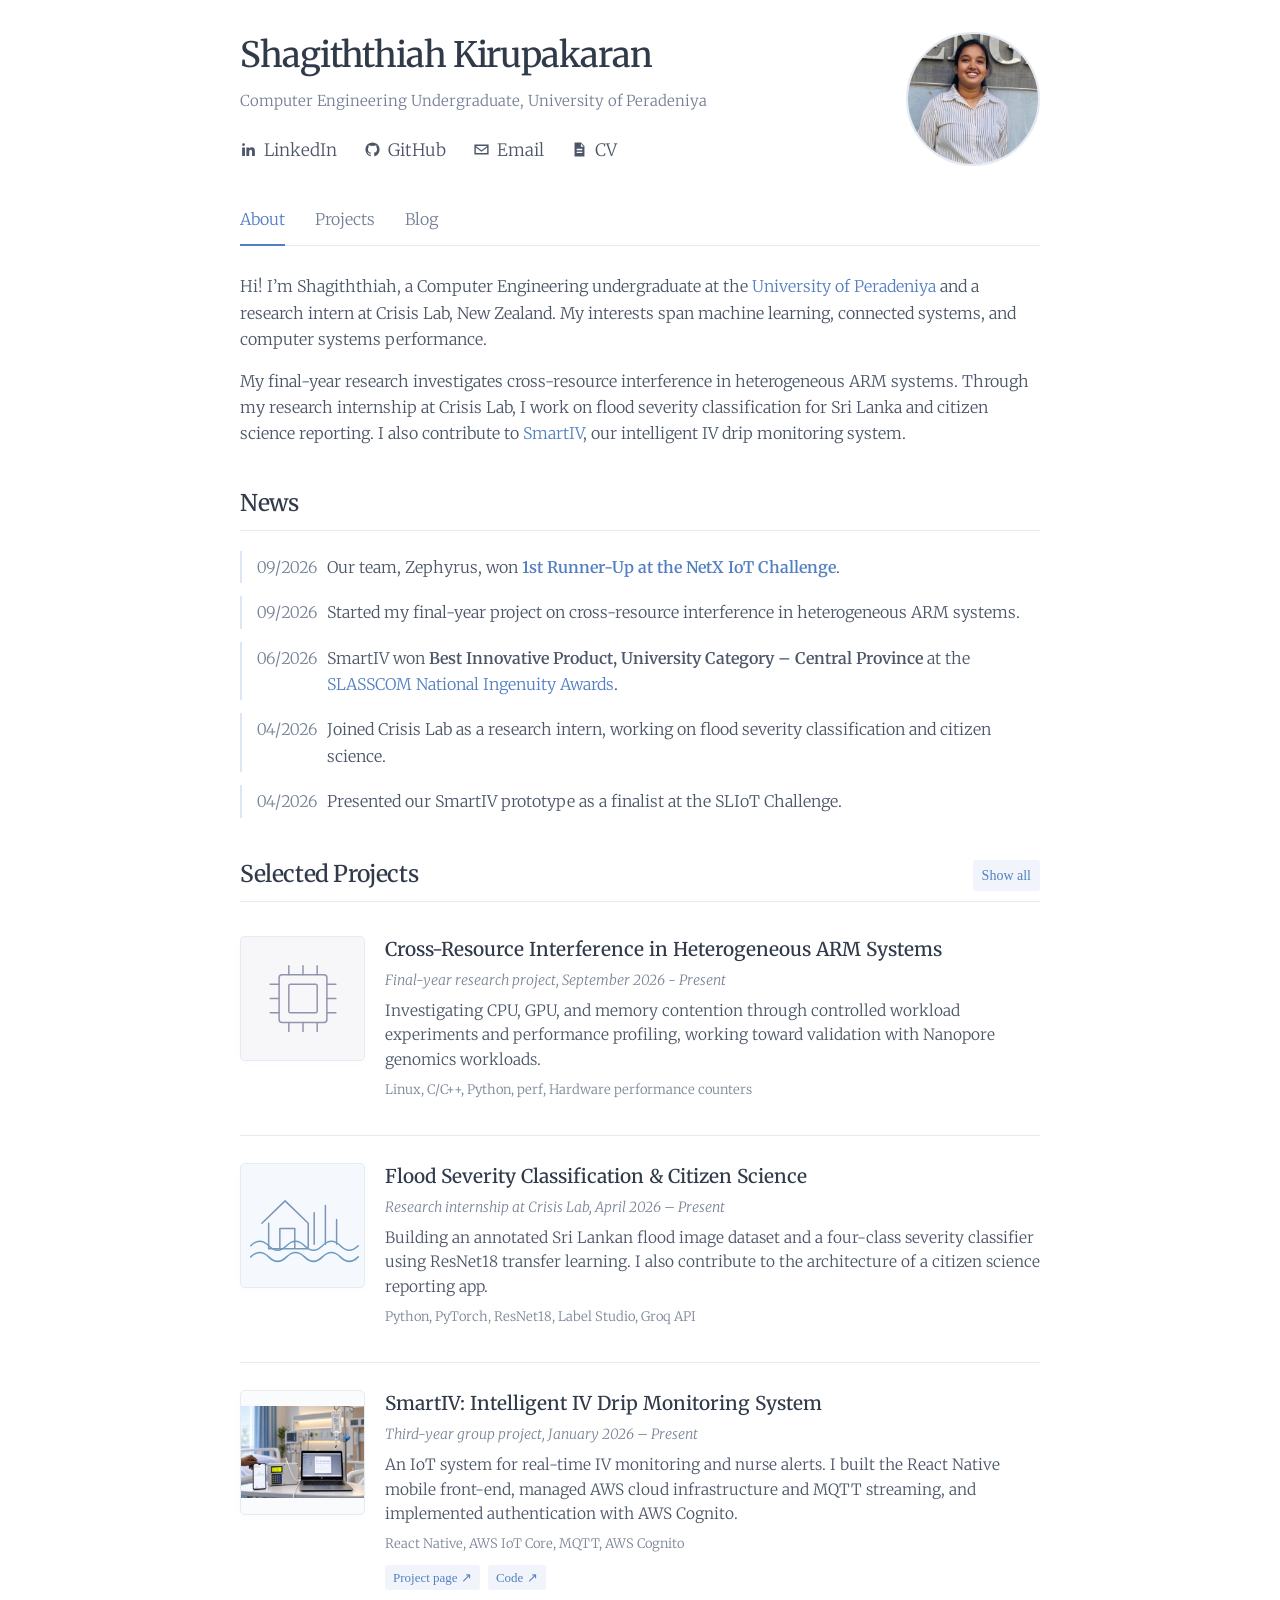
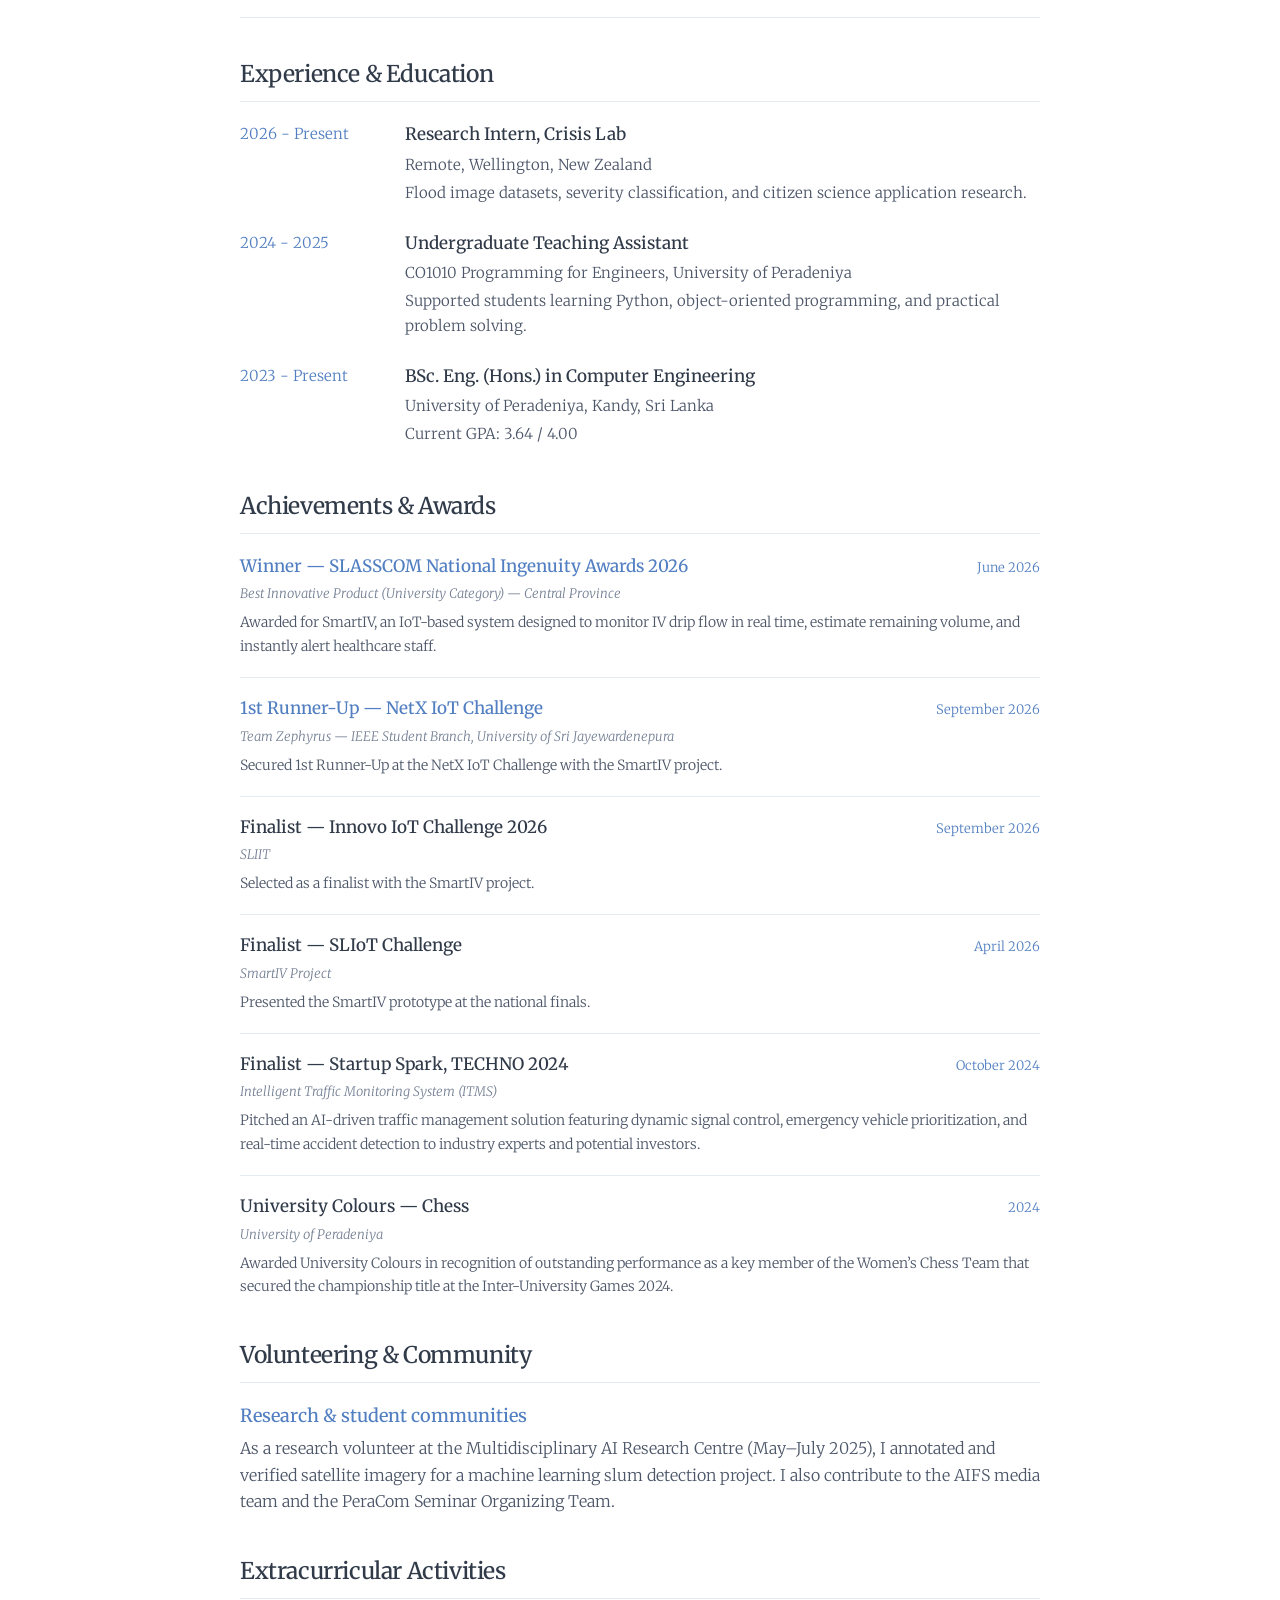
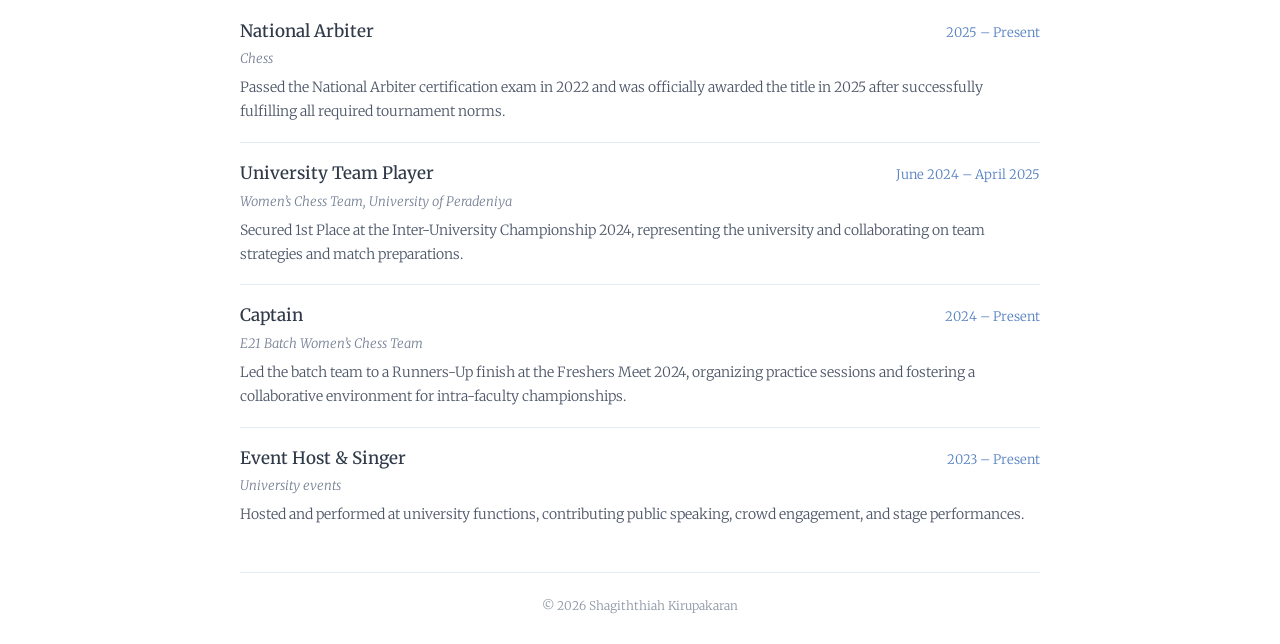
==== commit bb6cf495: "Link NetX and SLASSCOM achievements to university news" ====
--- a/index.html
+++ b/index.html
@@ -43,9 +43,9 @@
         <section class="section" aria-labelledby="news-heading">
           <h2 id="news-heading">News</h2>
           <ul class="news-list">
-            <li><time datetime="2026-09">09/2026</time><span>Our team, Zephyrus, won <strong>1st Runner-Up at the NetX IoT Challenge</strong>.</span></li>
+            <li><time datetime="2026-09">09/2026</time><span>Our team, Zephyrus, won <a href="https://www.ce.pdn.ac.lk/news/2026-09-15-NetX-2026.html" target="_blank" rel="noopener noreferrer"><strong>1st Runner-Up at the NetX IoT Challenge</strong></a>.</span></li>
             <li><time datetime="2026-09">09/2026</time><span>Started my final-year project on cross-resource interference in heterogeneous ARM systems.</span></li>
-            <li><time datetime="2026-06">06/2026</time><span>SmartIV won <strong>Best Innovative Product, University Category – Central Province</strong> at the SLASSCOM National Ingenuity Awards.</span></li>
+            <li><time datetime="2026-06">06/2026</time><span>SmartIV won <strong>Best Innovative Product, University Category – Central Province</strong> at the <a href="https://www.ce.pdn.ac.lk/news/2026-06-18-SMARTIV-SLASSCOMawards-2026.html" target="_blank" rel="noopener noreferrer">SLASSCOM National Ingenuity Awards</a>.</span></li>
             <li><time datetime="2026-04">04/2026</time><span>Joined Crisis Lab as a research intern, working on flood severity classification and citizen science.</span></li>
             <li><time datetime="2026-04">04/2026</time><span>Presented our SmartIV prototype as a finalist at the SLIoT Challenge.</span></li>
           </ul>
@@ -78,12 +78,12 @@
           <h2 id="awards-heading">Achievements &amp; Awards</h2>
           <div class="achievement-list">
             <article class="achievement">
-              <div class="entry-heading"><h3>Winner — SLASSCOM National Ingenuity Awards 2026</h3><span class="date">June 2026</span></div>
+              <div class="entry-heading"><h3><a href="https://www.ce.pdn.ac.lk/news/2026-06-18-SMARTIV-SLASSCOMawards-2026.html" target="_blank" rel="noopener noreferrer">Winner — SLASSCOM National Ingenuity Awards 2026</a></h3><span class="date">June 2026</span></div>
               <p class="entry-context">Best Innovative Product (University Category) — Central Province</p>
               <p>Awarded for SmartIV, an IoT-based system designed to monitor IV drip flow in real time, estimate remaining volume, and instantly alert healthcare staff.</p>
             </article>
             <article class="achievement">
-              <div class="entry-heading"><h3>1st Runner-Up — NetX IoT Challenge</h3><span class="date">September 2026</span></div>
+              <div class="entry-heading"><h3><a href="https://www.ce.pdn.ac.lk/news/2026-09-15-NetX-2026.html" target="_blank" rel="noopener noreferrer">1st Runner-Up — NetX IoT Challenge</a></h3><span class="date">September 2026</span></div>
               <p class="entry-context">Team Zephyrus — IEEE Student Branch, University of Sri Jayewardenepura</p>
               <p>Secured 1st Runner-Up at the NetX IoT Challenge with the SmartIV project.</p>
             </article>
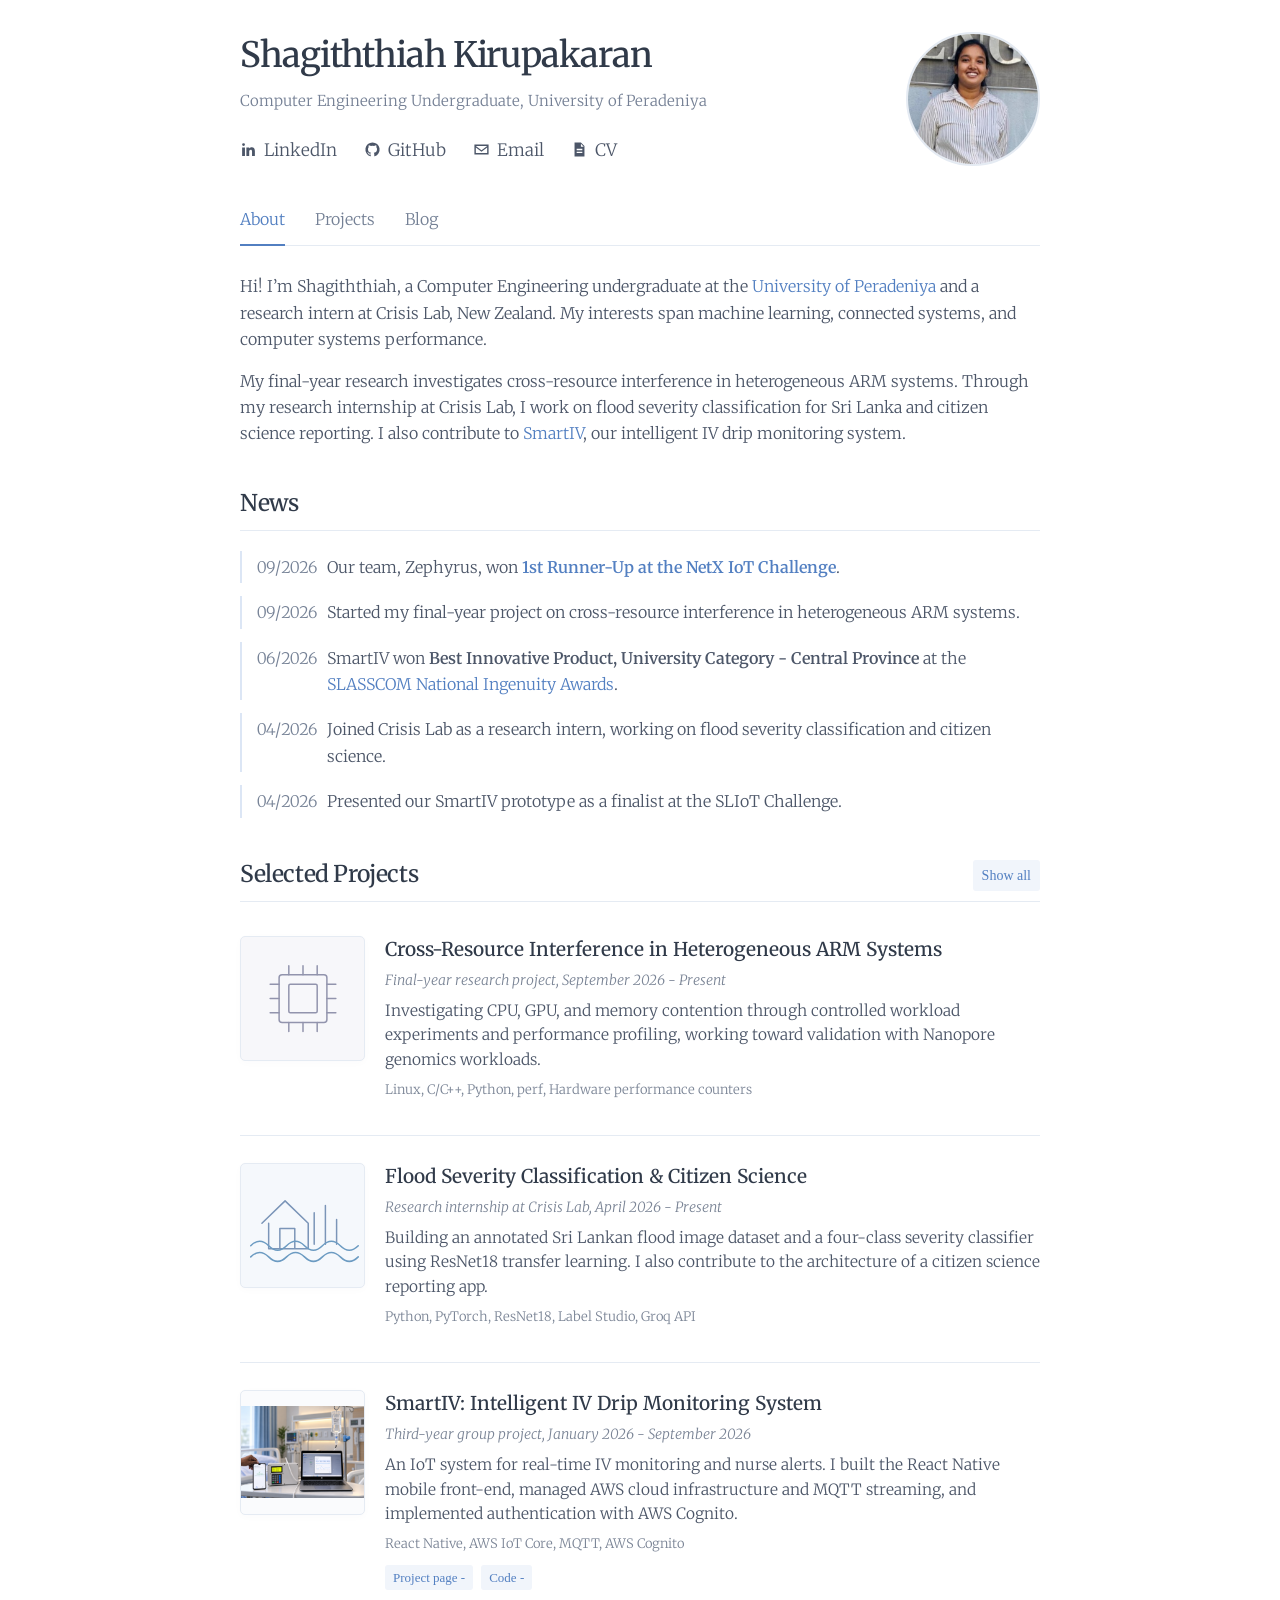
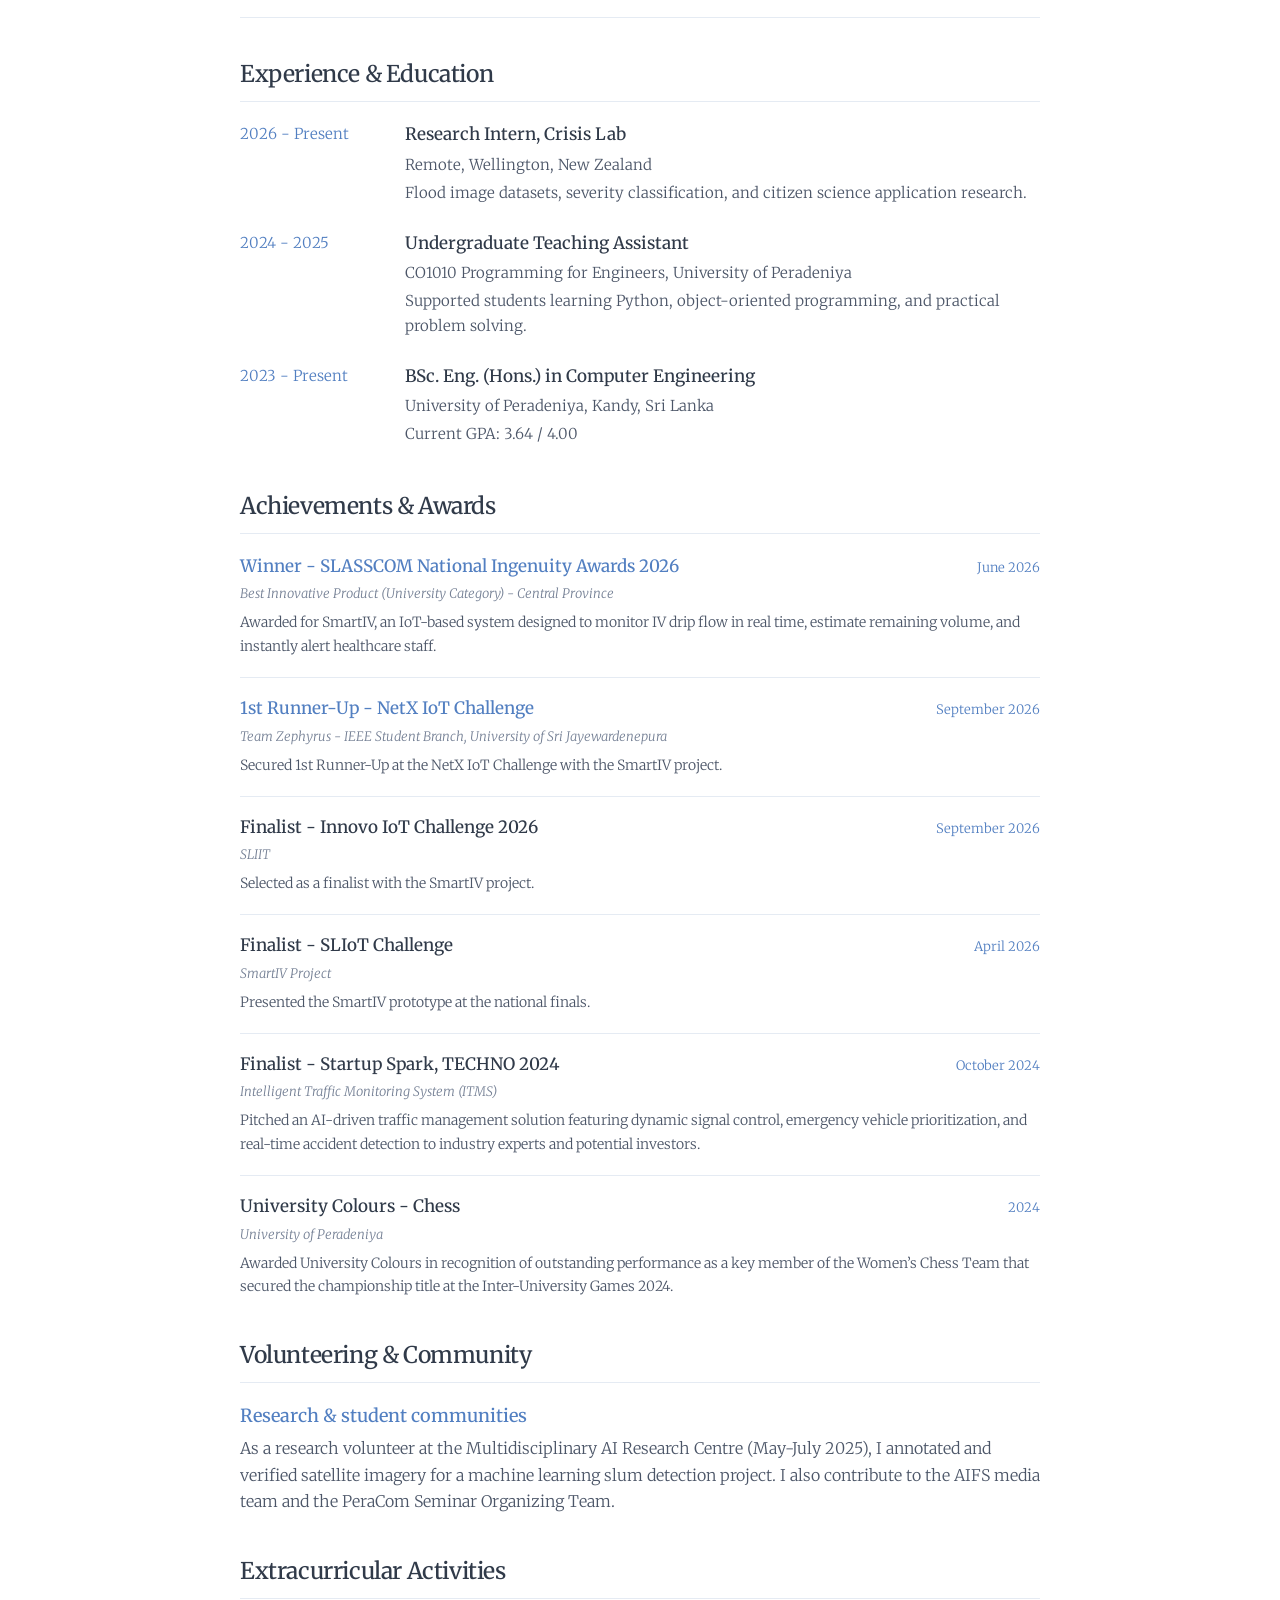
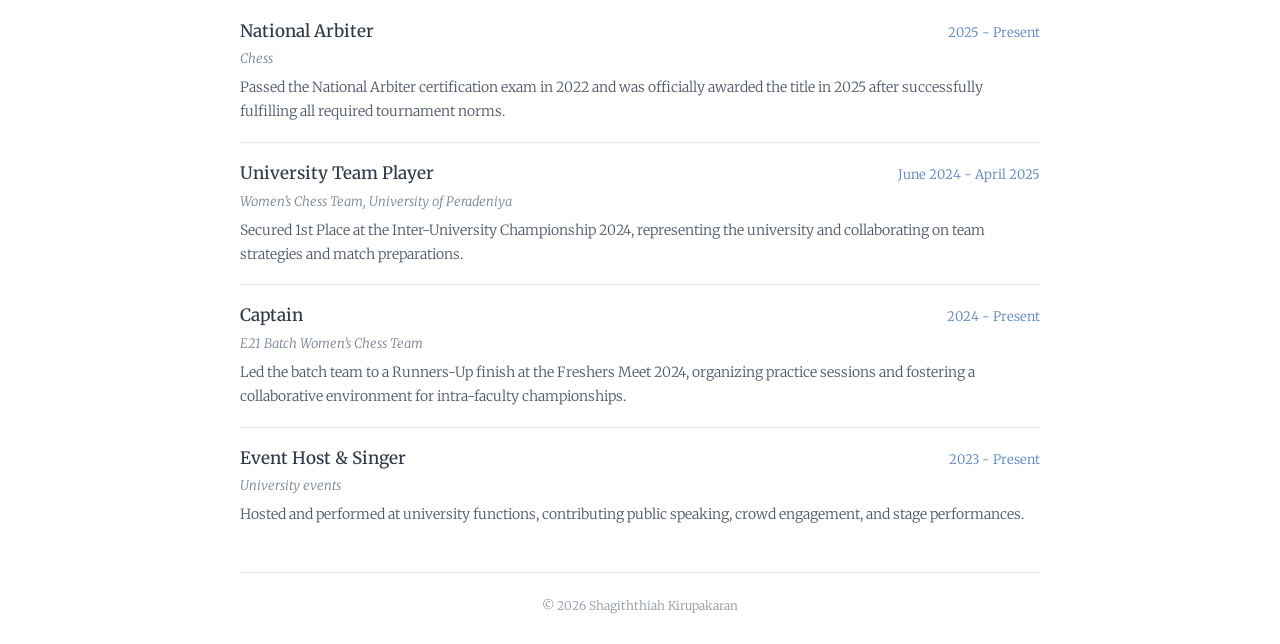
==== commit 0fb4063a: "Use regular hyphens instead of long dashes and arrows" ====
--- a/index.html
+++ b/index.html
@@ -3,7 +3,7 @@
 <head>
   <meta charset="utf-8">
   <meta name="viewport" content="width=device-width, initial-scale=1">
-  <meta name="description" content="Shagiththiah Kirupakaran — Computer Engineering undergraduate at the University of Peradeniya. Research, software, connected systems, and writing.">
+  <meta name="description" content="Shagiththiah Kirupakaran - Computer Engineering undergraduate at the University of Peradeniya. Research, software, connected systems, and writing.">
   <meta name="theme-color" content="#ffffff">
   <title>Shagiththiah Kirupakaran</title>
   <link rel="icon" href="docs/assets/favicon.svg" type="image/svg+xml">
@@ -45,7 +45,7 @@
           <ul class="news-list">
             <li><time datetime="2026-09">09/2026</time><span>Our team, Zephyrus, won <a href="https://www.ce.pdn.ac.lk/news/2026-09-15-NetX-2026.html" target="_blank" rel="noopener noreferrer"><strong>1st Runner-Up at the NetX IoT Challenge</strong></a>.</span></li>
             <li><time datetime="2026-09">09/2026</time><span>Started my final-year project on cross-resource interference in heterogeneous ARM systems.</span></li>
-            <li><time datetime="2026-06">06/2026</time><span>SmartIV won <strong>Best Innovative Product, University Category – Central Province</strong> at the <a href="https://www.ce.pdn.ac.lk/news/2026-06-18-SMARTIV-SLASSCOMawards-2026.html" target="_blank" rel="noopener noreferrer">SLASSCOM National Ingenuity Awards</a>.</span></li>
+            <li><time datetime="2026-06">06/2026</time><span>SmartIV won <strong>Best Innovative Product, University Category - Central Province</strong> at the <a href="https://www.ce.pdn.ac.lk/news/2026-06-18-SMARTIV-SLASSCOMawards-2026.html" target="_blank" rel="noopener noreferrer">SLASSCOM National Ingenuity Awards</a>.</span></li>
             <li><time datetime="2026-04">04/2026</time><span>Joined Crisis Lab as a research intern, working on flood severity classification and citizen science.</span></li>
             <li><time datetime="2026-04">04/2026</time><span>Presented our SmartIV prototype as a finalist at the SLIoT Challenge.</span></li>
           </ul>
@@ -58,15 +58,15 @@
           </article>
           <article class="project">
             <div class="project-graphic flood" aria-hidden="true"><svg viewBox="0 0 150 120"><path d="M20 58 51 28 82 58V92H29V58M44 92V65H64V92M90 44V86M105 34V86M120 53V86"/><path class="water" d="M5 88q12-12 24 0t24 0t24 0t24 0t24 0t24 0M5 103q12-12 24 0t24 0t24 0t24 0t24 0t24 0"/></svg></div>
-            <div><h3>Flood Severity Classification &amp; Citizen Science</h3><p class="project-meta">Research internship at Crisis Lab, April 2026 – Present</p><p>Building an annotated Sri Lankan flood image dataset and a four-class severity classifier using ResNet18 transfer learning. I also contribute to the architecture of a citizen science reporting app.</p><p class="technologies">Python, PyTorch, ResNet18, Label Studio, Groq API</p></div>
+            <div><h3>Flood Severity Classification &amp; Citizen Science</h3><p class="project-meta">Research internship at Crisis Lab, April 2026 - Present</p><p>Building an annotated Sri Lankan flood image dataset and a four-class severity classifier using ResNet18 transfer learning. I also contribute to the architecture of a citizen science reporting app.</p><p class="technologies">Python, PyTorch, ResNet18, Label Studio, Groq API</p></div>
           </article>
           <article class="project">
             <a class="project-image" href="https://cepdnaclk.github.io/e21-3yp-Smart-IV/" aria-label="View SmartIV project"><img src="docs/assets/smartiv.png" alt="SmartIV bedside monitoring device" width="150" height="140" loading="lazy"></a>
-            <div><h3><a href="https://cepdnaclk.github.io/e21-3yp-Smart-IV/">SmartIV: Intelligent IV Drip Monitoring System</a></h3><p class="project-meta">Third-year group project, January 2026 – Present</p><p>An IoT system for real-time IV monitoring and nurse alerts. I built the React Native mobile front-end, managed AWS cloud infrastructure and MQTT streaming, and implemented authentication with AWS Cognito.</p><p class="technologies">React Native, AWS IoT Core, MQTT, AWS Cognito</p><div class="resource-links"><a href="https://cepdnaclk.github.io/e21-3yp-Smart-IV/">Project page ↗</a><a href="https://github.com/cepdnaclk/e21-3yp-Smart-IV">Code ↗</a></div></div>
+            <div><h3><a href="https://cepdnaclk.github.io/e21-3yp-Smart-IV/">SmartIV: Intelligent IV Drip Monitoring System</a></h3><p class="project-meta">Third-year group project, January 2026 - September 2026</p><p>An IoT system for real-time IV monitoring and nurse alerts. I built the React Native mobile front-end, managed AWS cloud infrastructure and MQTT streaming, and implemented authentication with AWS Cognito.</p><p class="technologies">React Native, AWS IoT Core, MQTT, AWS Cognito</p><div class="resource-links"><a href="https://cepdnaclk.github.io/e21-3yp-Smart-IV/">Project page -</a><a href="https://github.com/cepdnaclk/e21-3yp-Smart-IV">Code -</a></div></div>
           </article>
           <div id="more-projects" hidden>
             <article class="project text-project"><div><h3>Voting Dynamics Using Agent-Based Modelling</h3><p class="project-meta">Personal project, December 2025</p><p>Simulated opinion formation and polarization across social networks, exploring how social influence, noise, and committed voters affect consensus.</p><p class="technologies">Python, NumPy, NetworkX, Matplotlib</p></div></article>
-            <article class="project text-project"><div><h3>EngEx 2025 Registration Portal</h3><p class="project-meta">Second-year group project, August – November 2025</p><p>Developed authentication and individual/batch visitor registration with JWT sessions, integrated with RFID tag linking for the engineering exhibition.</p><p class="technologies">React, Node.js, Express, PostgreSQL</p></div></article>
+            <article class="project text-project"><div><h3>EngEx 2025 Registration Portal</h3><p class="project-meta">Second-year group project, August - November 2025</p><p>Developed authentication and individual/batch visitor registration with JWT sessions, integrated with RFID tag linking for the engineering exhibition.</p><p class="technologies">React, Node.js, Express, PostgreSQL</p></div></article>
           </div>
         </section>
         <section class="section" aria-labelledby="experience-heading"><h2 id="experience-heading">Experience &amp; Education</h2>
@@ -78,60 +78,60 @@
           <h2 id="awards-heading">Achievements &amp; Awards</h2>
           <div class="achievement-list">
             <article class="achievement">
-              <div class="entry-heading"><h3><a href="https://www.ce.pdn.ac.lk/news/2026-06-18-SMARTIV-SLASSCOMawards-2026.html" target="_blank" rel="noopener noreferrer">Winner — SLASSCOM National Ingenuity Awards 2026</a></h3><span class="date">June 2026</span></div>
-              <p class="entry-context">Best Innovative Product (University Category) — Central Province</p>
+              <div class="entry-heading"><h3><a href="https://www.ce.pdn.ac.lk/news/2026-06-18-SMARTIV-SLASSCOMawards-2026.html" target="_blank" rel="noopener noreferrer">Winner - SLASSCOM National Ingenuity Awards 2026</a></h3><span class="date">June 2026</span></div>
+              <p class="entry-context">Best Innovative Product (University Category) - Central Province</p>
               <p>Awarded for SmartIV, an IoT-based system designed to monitor IV drip flow in real time, estimate remaining volume, and instantly alert healthcare staff.</p>
             </article>
             <article class="achievement">
-              <div class="entry-heading"><h3><a href="https://www.ce.pdn.ac.lk/news/2026-09-15-NetX-2026.html" target="_blank" rel="noopener noreferrer">1st Runner-Up — NetX IoT Challenge</a></h3><span class="date">September 2026</span></div>
-              <p class="entry-context">Team Zephyrus — IEEE Student Branch, University of Sri Jayewardenepura</p>
+              <div class="entry-heading"><h3><a href="https://www.ce.pdn.ac.lk/news/2026-09-15-NetX-2026.html" target="_blank" rel="noopener noreferrer">1st Runner-Up - NetX IoT Challenge</a></h3><span class="date">September 2026</span></div>
+              <p class="entry-context">Team Zephyrus - IEEE Student Branch, University of Sri Jayewardenepura</p>
               <p>Secured 1st Runner-Up at the NetX IoT Challenge with the SmartIV project.</p>
             </article>
             <article class="achievement">
-              <div class="entry-heading"><h3>Finalist — Innovo IoT Challenge 2026</h3><span class="date">September 2026</span></div>
+              <div class="entry-heading"><h3>Finalist - Innovo IoT Challenge 2026</h3><span class="date">September 2026</span></div>
               <p class="entry-context">SLIIT</p>
               <p>Selected as a finalist with the SmartIV project.</p>
             </article>
             <article class="achievement">
-              <div class="entry-heading"><h3>Finalist — SLIoT Challenge</h3><span class="date">April 2026</span></div>
+              <div class="entry-heading"><h3>Finalist - SLIoT Challenge</h3><span class="date">April 2026</span></div>
               <p class="entry-context">SmartIV Project</p>
               <p>Presented the SmartIV prototype at the national finals.</p>
             </article>
             <article class="achievement">
-              <div class="entry-heading"><h3>Finalist — Startup Spark, TECHNO 2024</h3><span class="date">October 2024</span></div>
+              <div class="entry-heading"><h3>Finalist - Startup Spark, TECHNO 2024</h3><span class="date">October 2024</span></div>
               <p class="entry-context">Intelligent Traffic Monitoring System (ITMS)</p>
               <p>Pitched an AI-driven traffic management solution featuring dynamic signal control, emergency vehicle prioritization, and real-time accident detection to industry experts and potential investors.</p>
             </article>
             <article class="achievement">
-              <div class="entry-heading"><h3>University Colours — Chess</h3><span class="date">2024</span></div>
+              <div class="entry-heading"><h3>University Colours - Chess</h3><span class="date">2024</span></div>
               <p class="entry-context">University of Peradeniya</p>
               <p>Awarded University Colours in recognition of outstanding performance as a key member of the Women’s Chess Team that secured the championship title at the Inter-University Games 2024.</p>
             </article>
           </div>
         </section>
         <section class="section" aria-labelledby="service-heading"><h2 id="service-heading">Volunteering &amp; Community</h2>
-          <h3 class="blue-heading">Research &amp; student communities</h3><p>As a research volunteer at the Multidisciplinary AI Research Centre (May–July 2025), I annotated and verified satellite imagery for a machine learning slum detection project. I also contribute to the AIFS media team and the PeraCom Seminar Organizing Team.</p>
+          <h3 class="blue-heading">Research &amp; student communities</h3><p>As a research volunteer at the Multidisciplinary AI Research Centre (May-July 2025), I annotated and verified satellite imagery for a machine learning slum detection project. I also contribute to the AIFS media team and the PeraCom Seminar Organizing Team.</p>
         </section>
         <section class="section" aria-labelledby="activities-heading">
           <h2 id="activities-heading">Extracurricular Activities</h2>
           <div class="achievement-list">
             <article class="achievement">
-              <div class="entry-heading"><h3>National Arbiter</h3><span class="date">2025 – Present</span></div>
+              <div class="entry-heading"><h3>National Arbiter</h3><span class="date">2025 - Present</span></div>
               <p class="entry-context">Chess</p>
               <p>Passed the National Arbiter certification exam in 2022 and was officially awarded the title in 2025 after successfully fulfilling all required tournament norms.</p>
             </article>
             <article class="achievement">
-              <div class="entry-heading"><h3>University Team Player</h3><span class="date">June 2024 – April 2025</span></div>
+              <div class="entry-heading"><h3>University Team Player</h3><span class="date">June 2024 - April 2025</span></div>
               <p class="entry-context">Women’s Chess Team, University of Peradeniya</p>
               <p>Secured 1st Place at the Inter-University Championship 2024, representing the university and collaborating on team strategies and match preparations.</p>
             </article>
             <article class="achievement">
-              <div class="entry-heading"><h3>Captain</h3><span class="date">2024 – Present</span></div>
+              <div class="entry-heading"><h3>Captain</h3><span class="date">2024 - Present</span></div>
               <p class="entry-context">E21 Batch Women’s Chess Team</p>
               <p>Led the batch team to a Runners-Up finish at the Freshers Meet 2024, organizing practice sessions and fostering a collaborative environment for intra-faculty championships.</p>
             </article>
             <article class="achievement">
-              <div class="entry-heading"><h3>Event Host &amp; Singer</h3><span class="date">2023 – Present</span></div>
+              <div class="entry-heading"><h3>Event Host &amp; Singer</h3><span class="date">2023 - Present</span></div>
               <p class="entry-context">University events</p>
               <p>Hosted and performed at university functions, contributing public speaking, crowd engagement, and stage performances.</p>
             </article>
@@ -140,7 +140,7 @@
       </div>
       <section id="blog-page" class="section blog-page" hidden aria-labelledby="blog-heading">
         <h2 id="blog-heading">Blog</h2><p class="blog-intro">Notes on research, engineering, and things I’m learning along the way.</p>
-        <div class="empty-blog"><svg aria-hidden="true" viewBox="0 0 48 48"><path d="M12 7h19l6 6v28H12V7Zm18 0v8h7M18 22h13M18 28h13M18 34h8"/></svg><h3>Writing is on the way.</h3><p>No posts published yet. Check back for future notes.</p><a href="#projects">Explore my projects in the meantime →</a></div>
+        <div class="empty-blog"><svg aria-hidden="true" viewBox="0 0 48 48"><path d="M12 7h19l6 6v28H12V7Zm18 0v8h7M18 22h13M18 28h13M18 34h8"/></svg><h3>Writing is on the way.</h3><p>No posts published yet. Check back for future notes.</p><a href="#projects">Explore my projects in the meantime -</a></div>
       </section>
     </main>
     <footer><p>© <span id="year">2026</span> Shagiththiah Kirupakaran</p></footer>
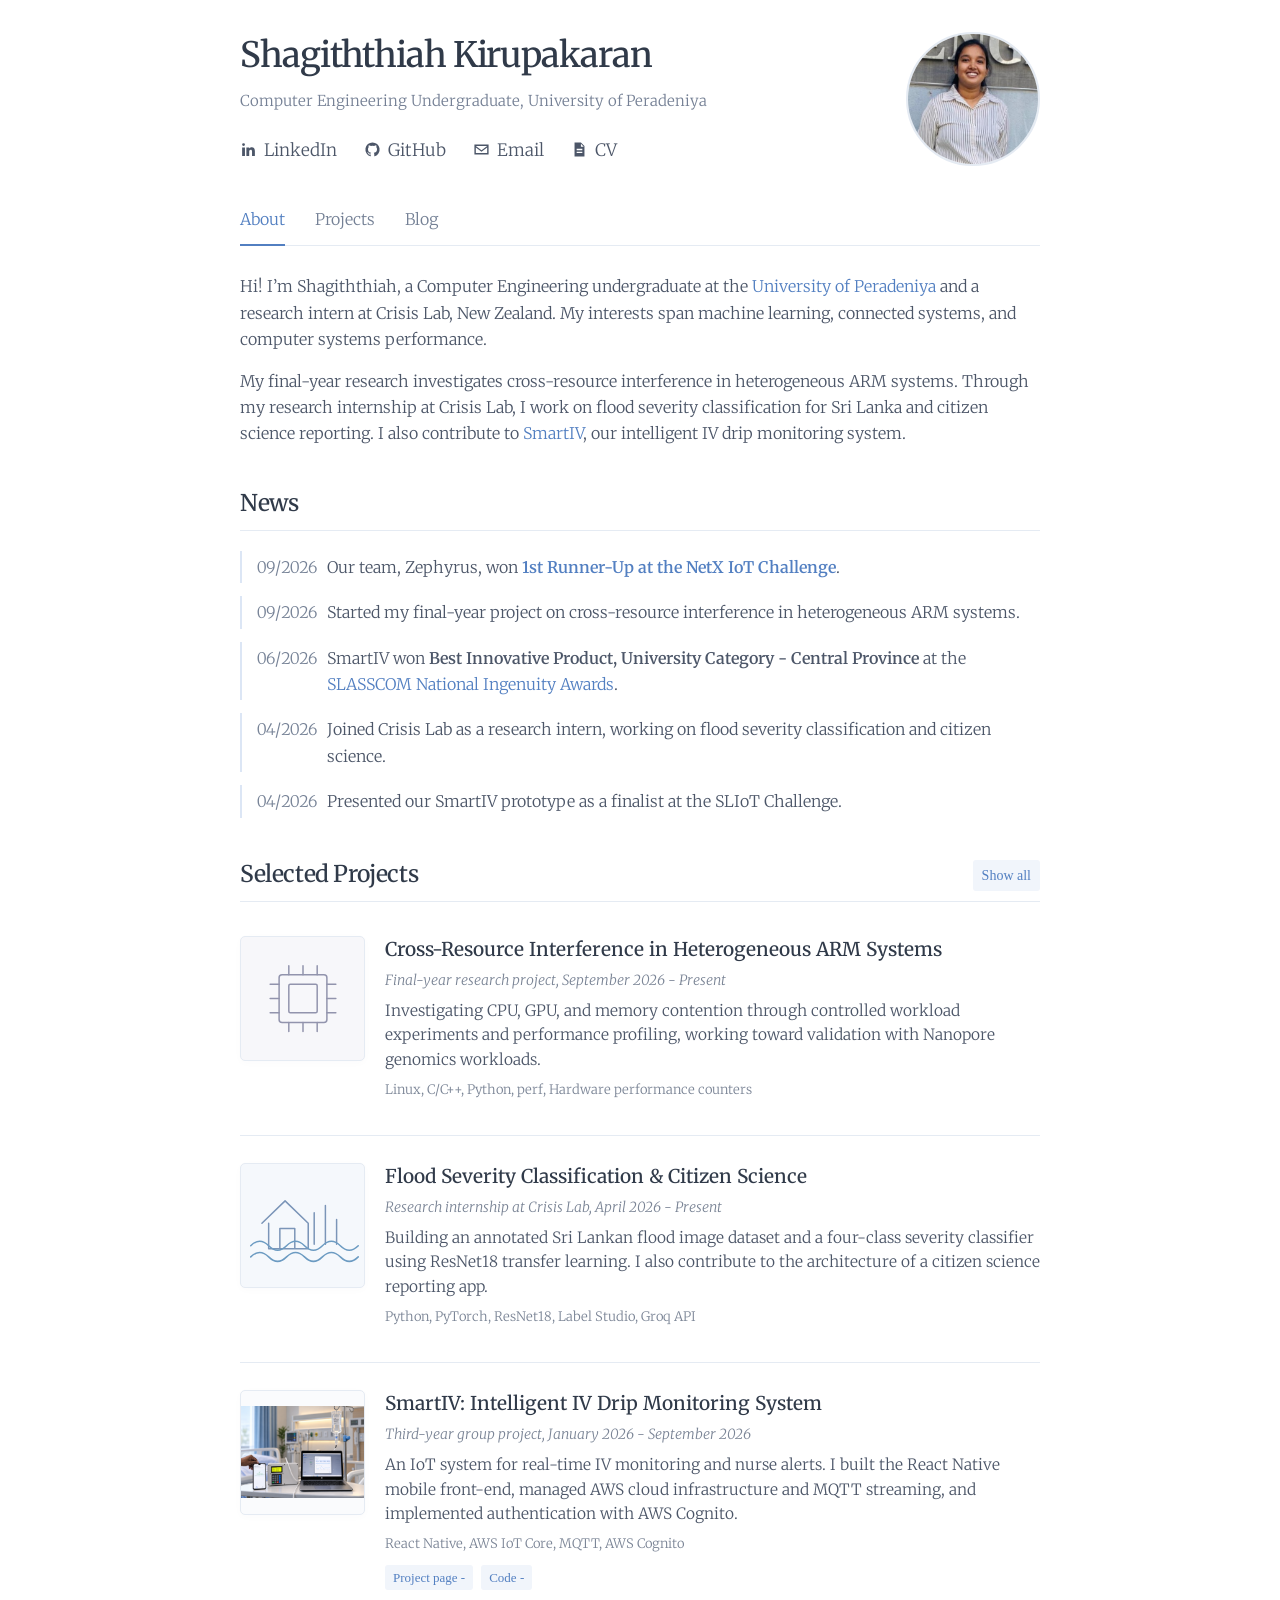
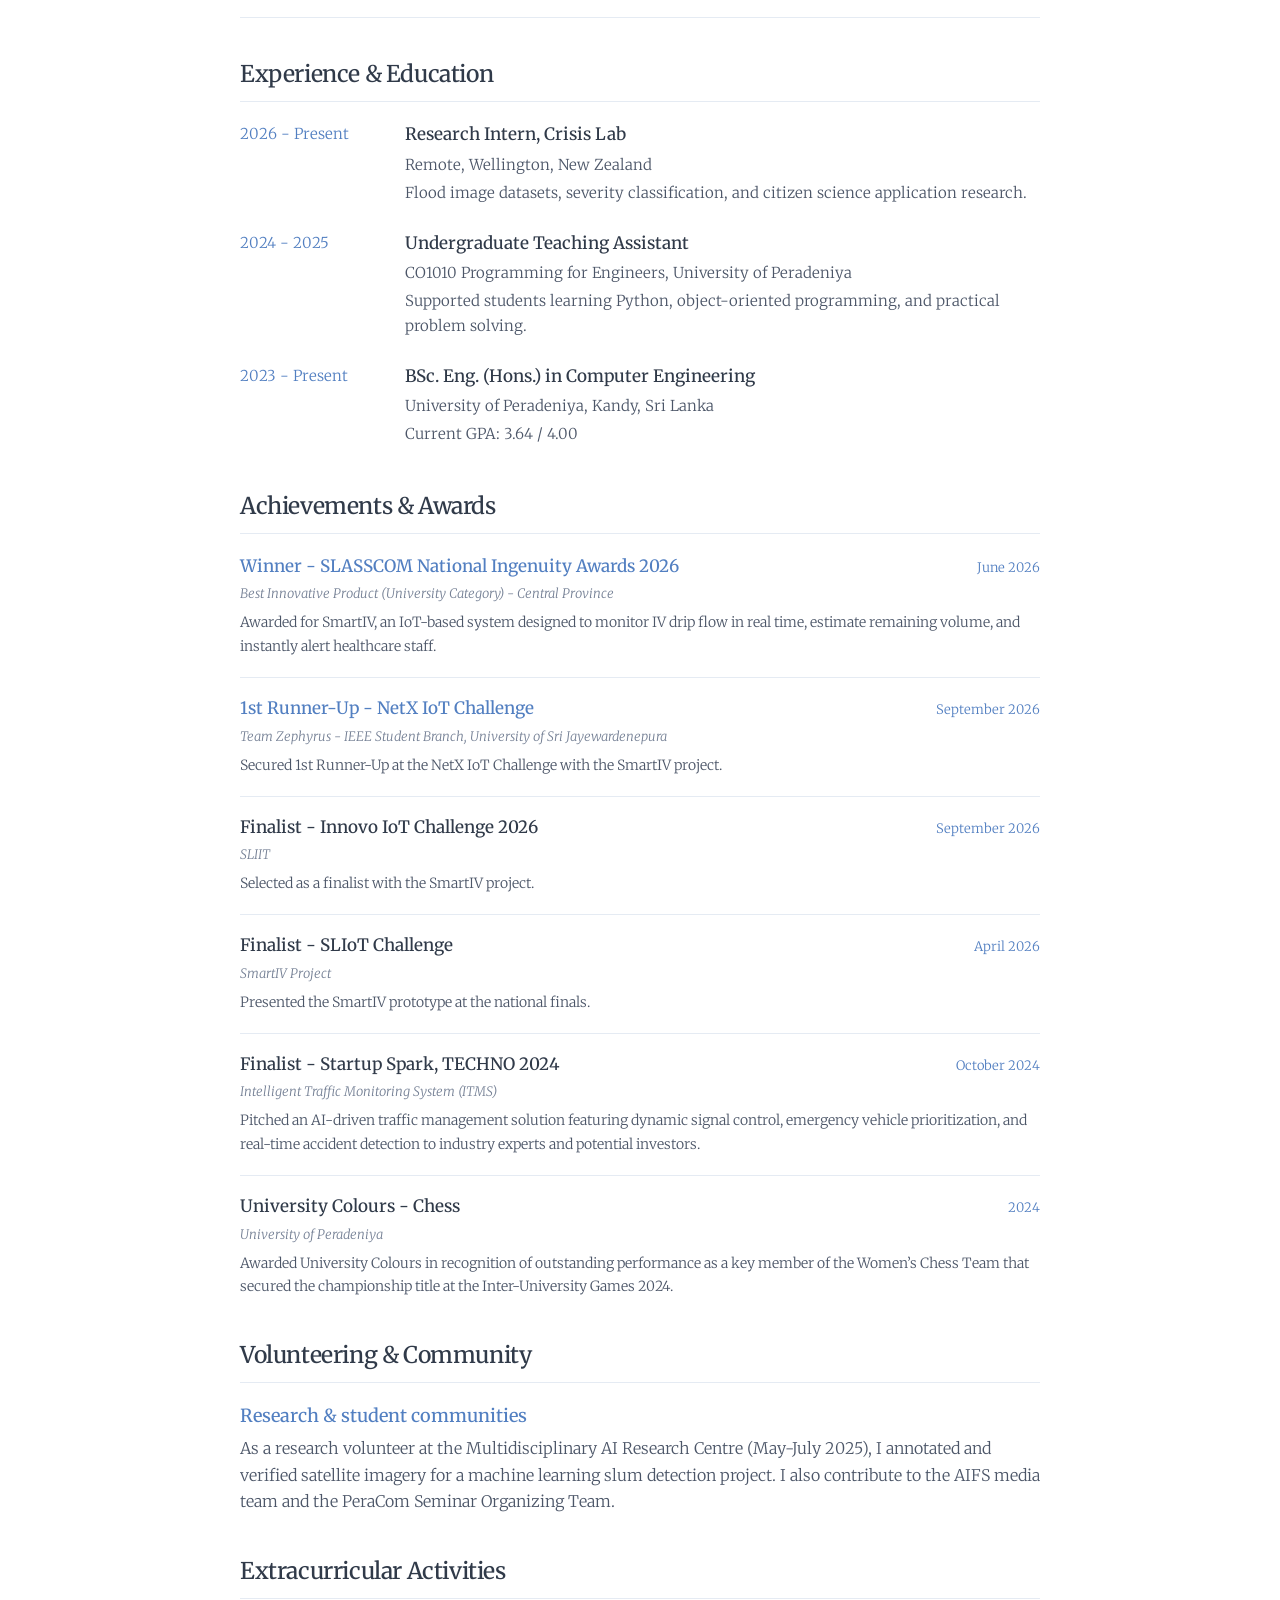
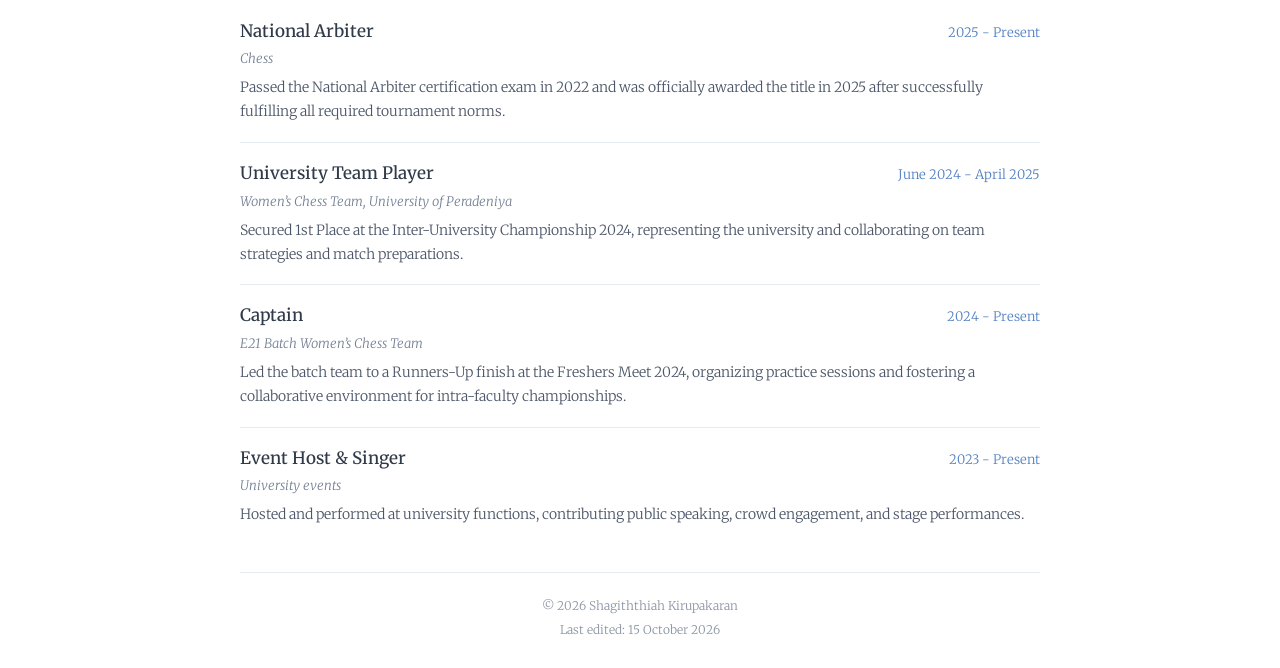
==== commit 806495bf: "Add last edited date to portfolio footer" ====
--- a/index.html
+++ b/index.html
@@ -143,7 +143,7 @@
         <div class="empty-blog"><svg aria-hidden="true" viewBox="0 0 48 48"><path d="M12 7h19l6 6v28H12V7Zm18 0v8h7M18 22h13M18 28h13M18 34h8"/></svg><h3>Writing is on the way.</h3><p>No posts published yet. Check back for future notes.</p><a href="#projects">Explore my projects in the meantime -</a></div>
       </section>
     </main>
-    <footer><p>© <span id="year">2026</span> Shagiththiah Kirupakaran</p></footer>
+    <footer><p>© <span id="year">2026</span> Shagiththiah Kirupakaran</p><p>Last edited: <time datetime="2026-10-15">15 October 2026</time></p></footer>
   </div>
 </body>
 </html>
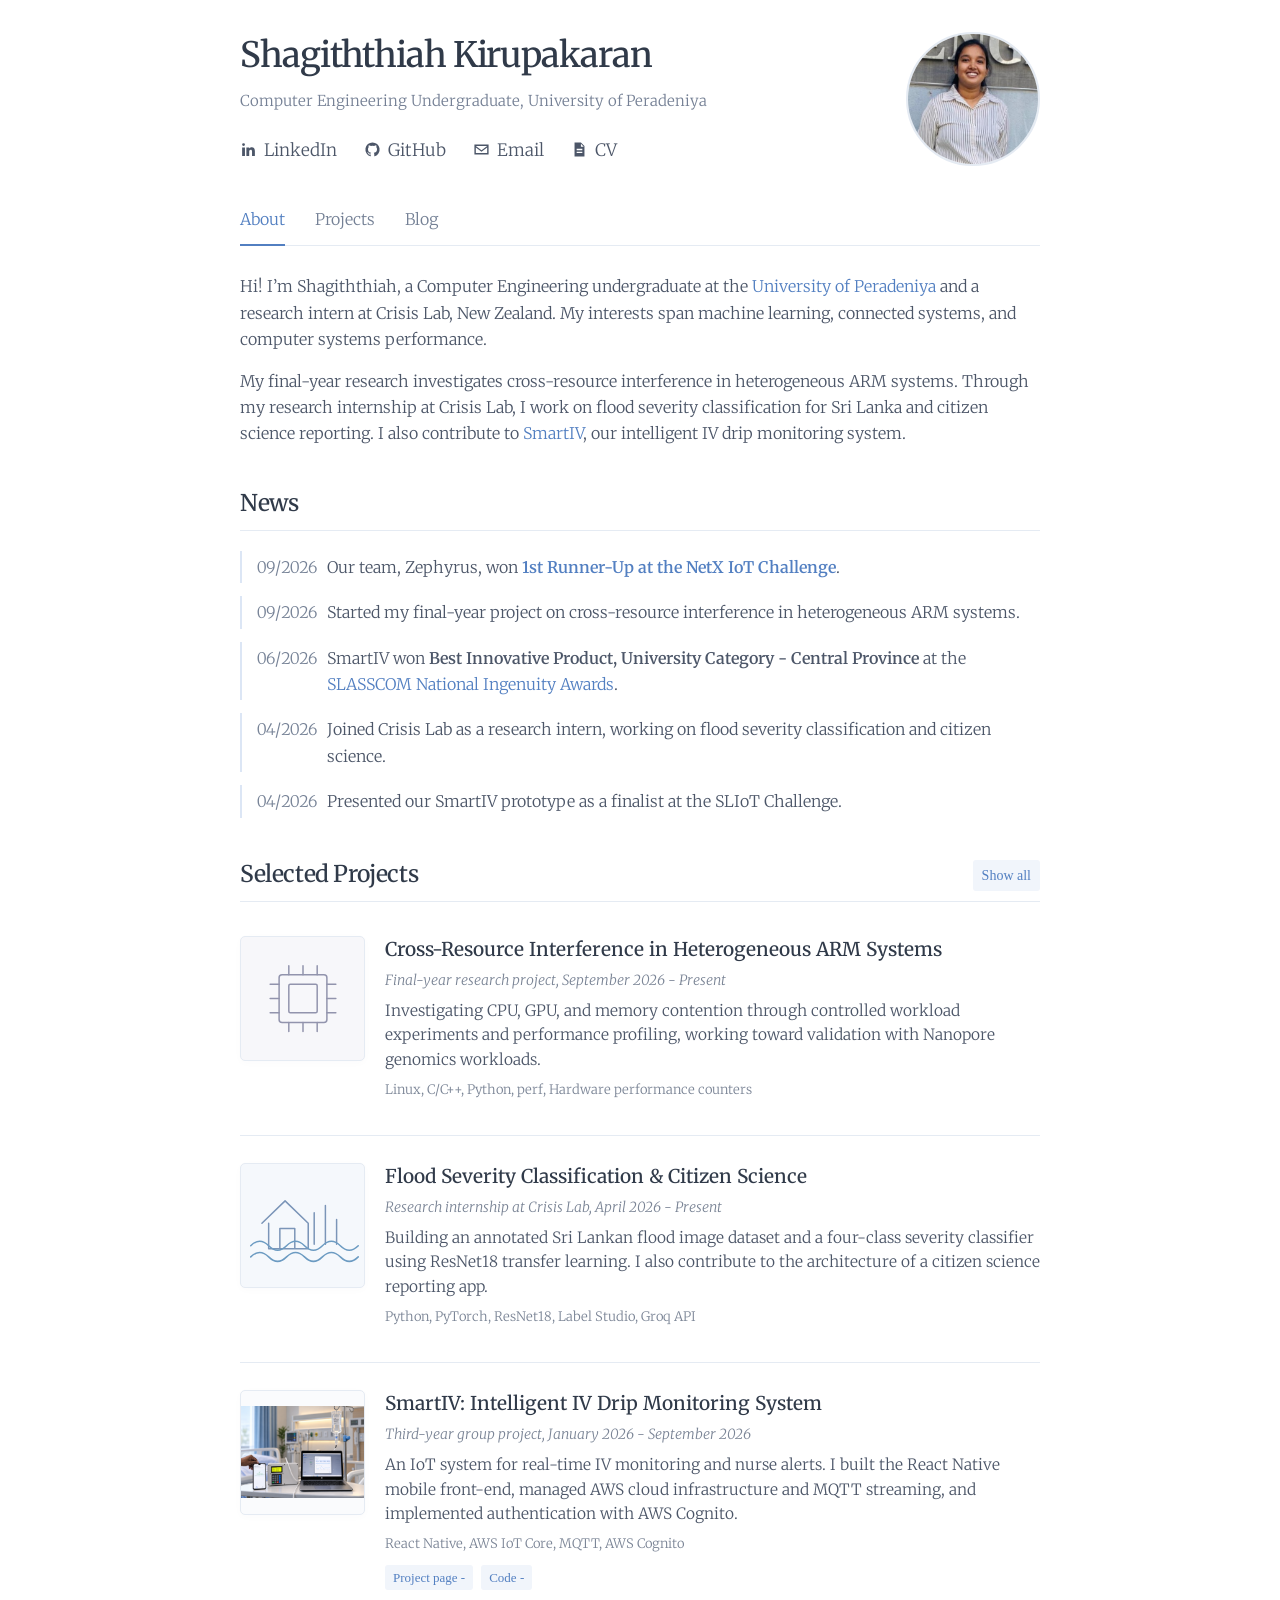
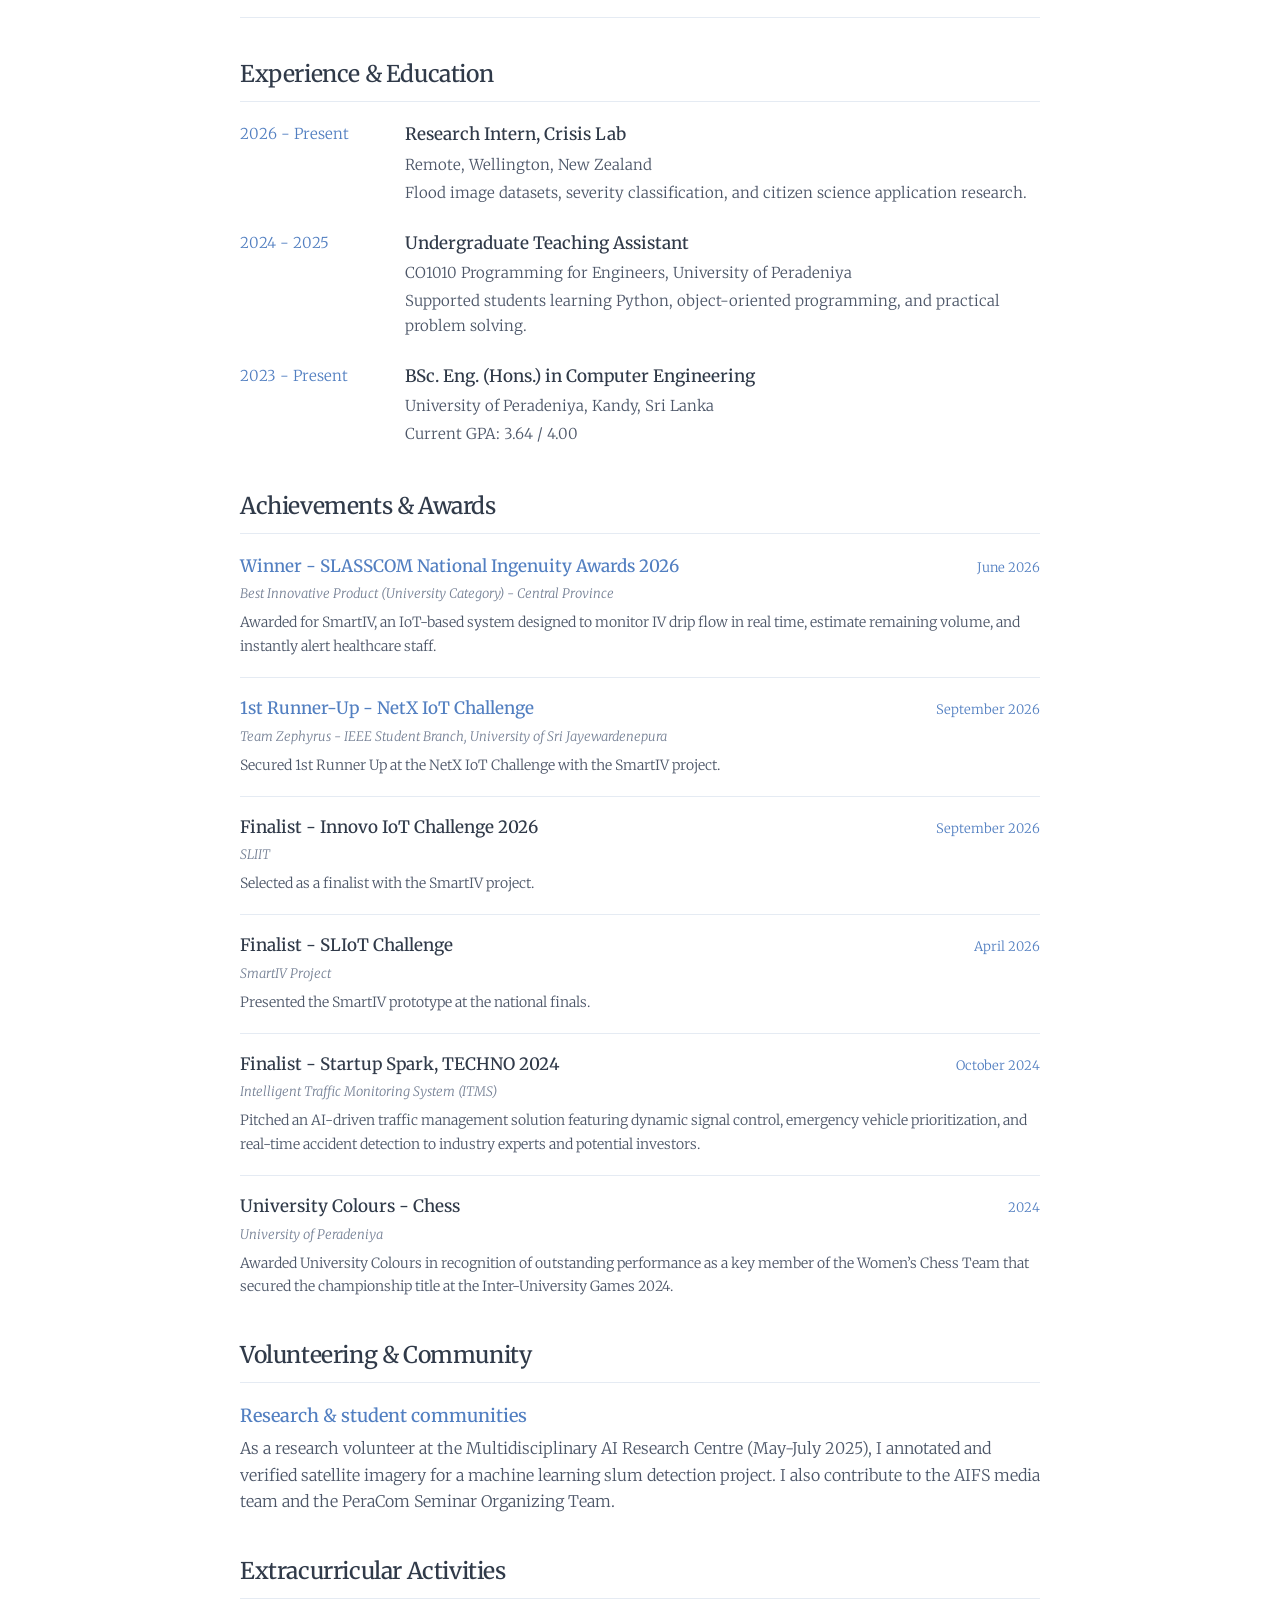
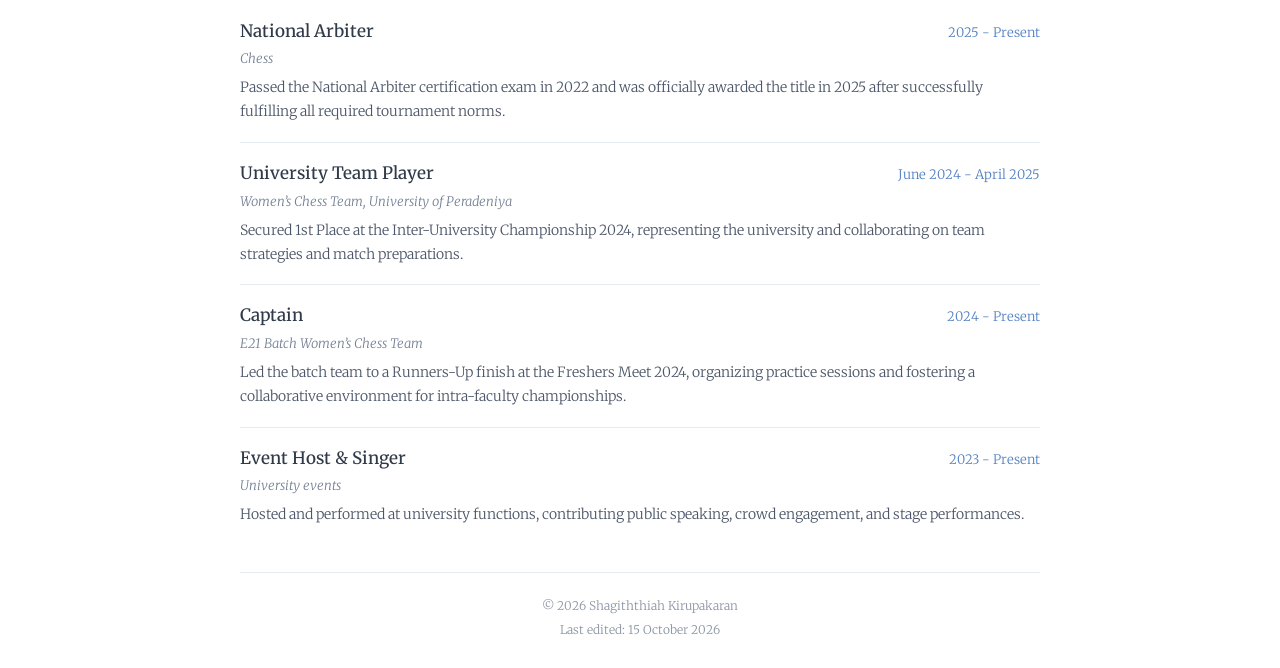
==== commit 07a3f9b3: "Update portfolio footer" ====
--- a/index.html
+++ b/index.html
@@ -85,7 +85,7 @@
             <article class="achievement">
               <div class="entry-heading"><h3><a href="https://www.ce.pdn.ac.lk/news/2026-09-15-NetX-2026.html" target="_blank" rel="noopener noreferrer">1st Runner-Up - NetX IoT Challenge</a></h3><span class="date">September 2026</span></div>
               <p class="entry-context">Team Zephyrus - IEEE Student Branch, University of Sri Jayewardenepura</p>
-              <p>Secured 1st Runner-Up at the NetX IoT Challenge with the SmartIV project.</p>
+              <p>Secured 1st Runner Up at the NetX IoT Challenge with the SmartIV project.</p>
             </article>
             <article class="achievement">
               <div class="entry-heading"><h3>Finalist - Innovo IoT Challenge 2026</h3><span class="date">September 2026</span></div>
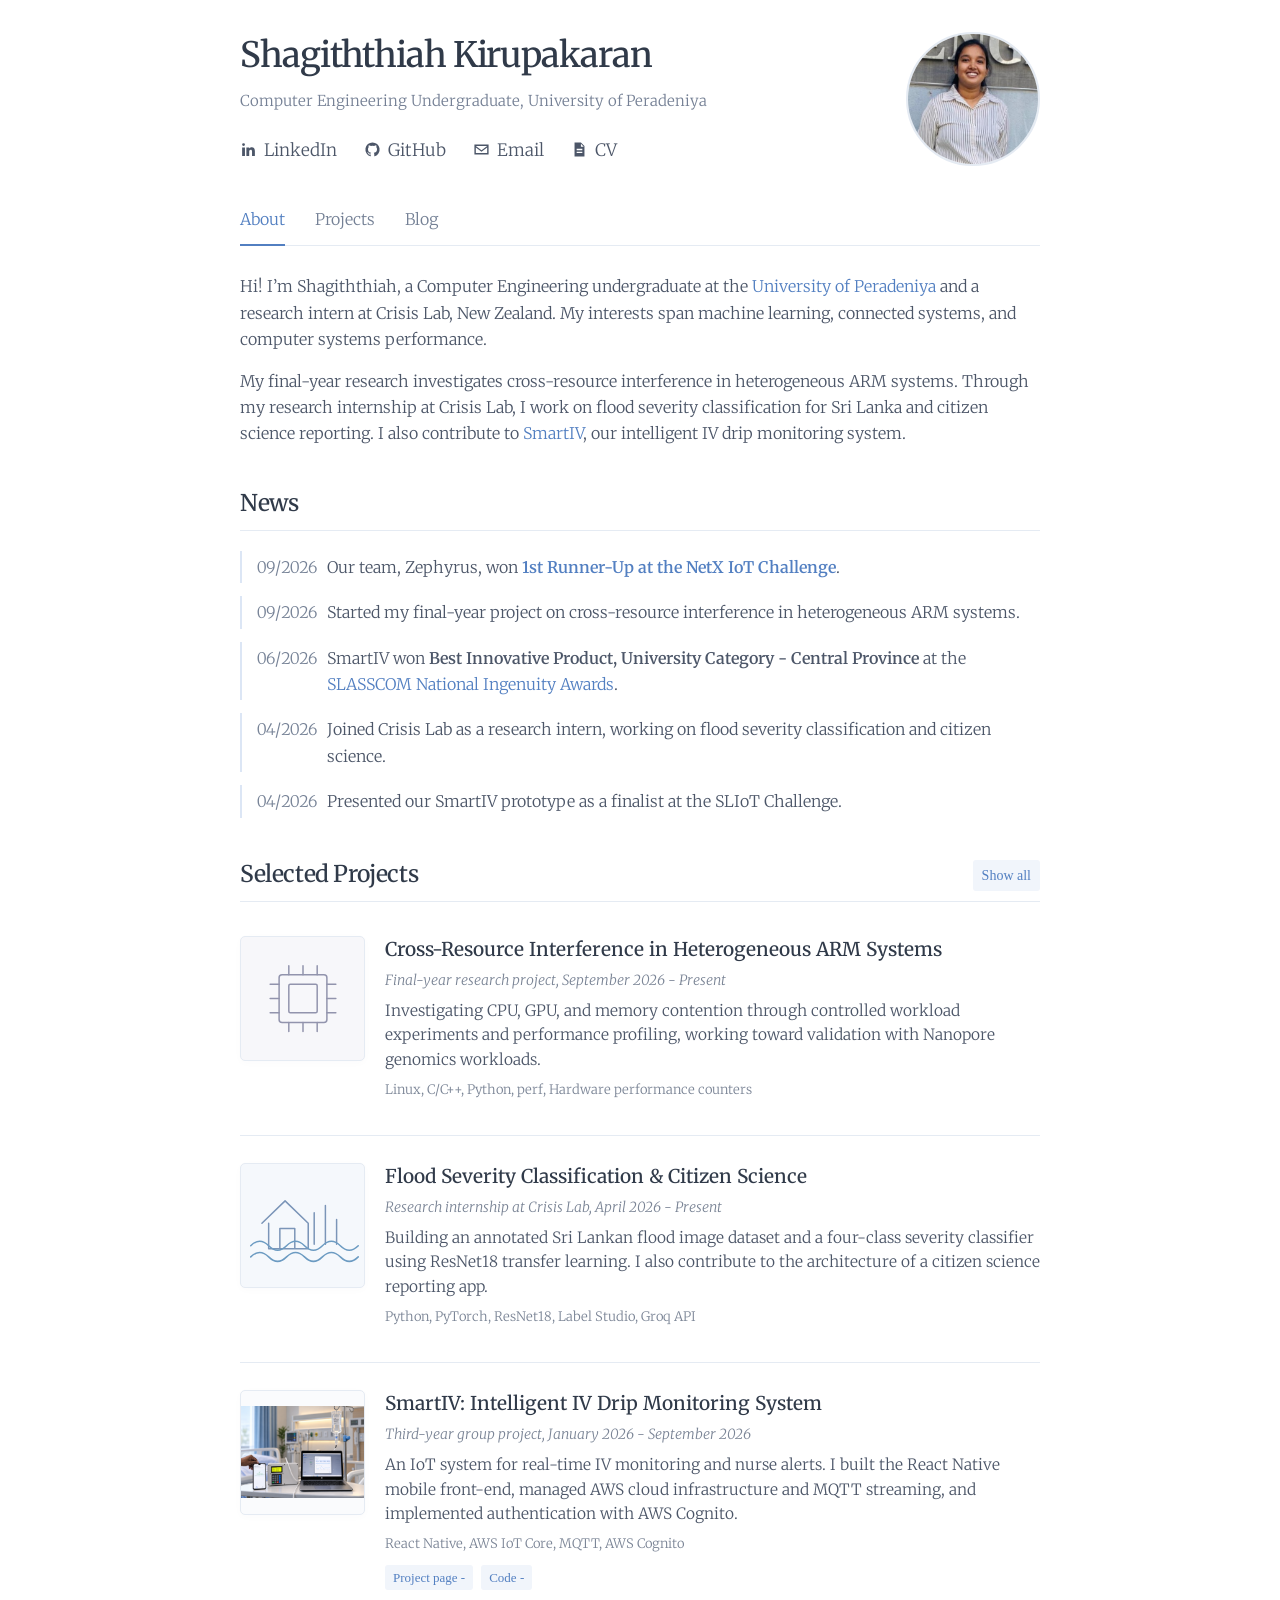
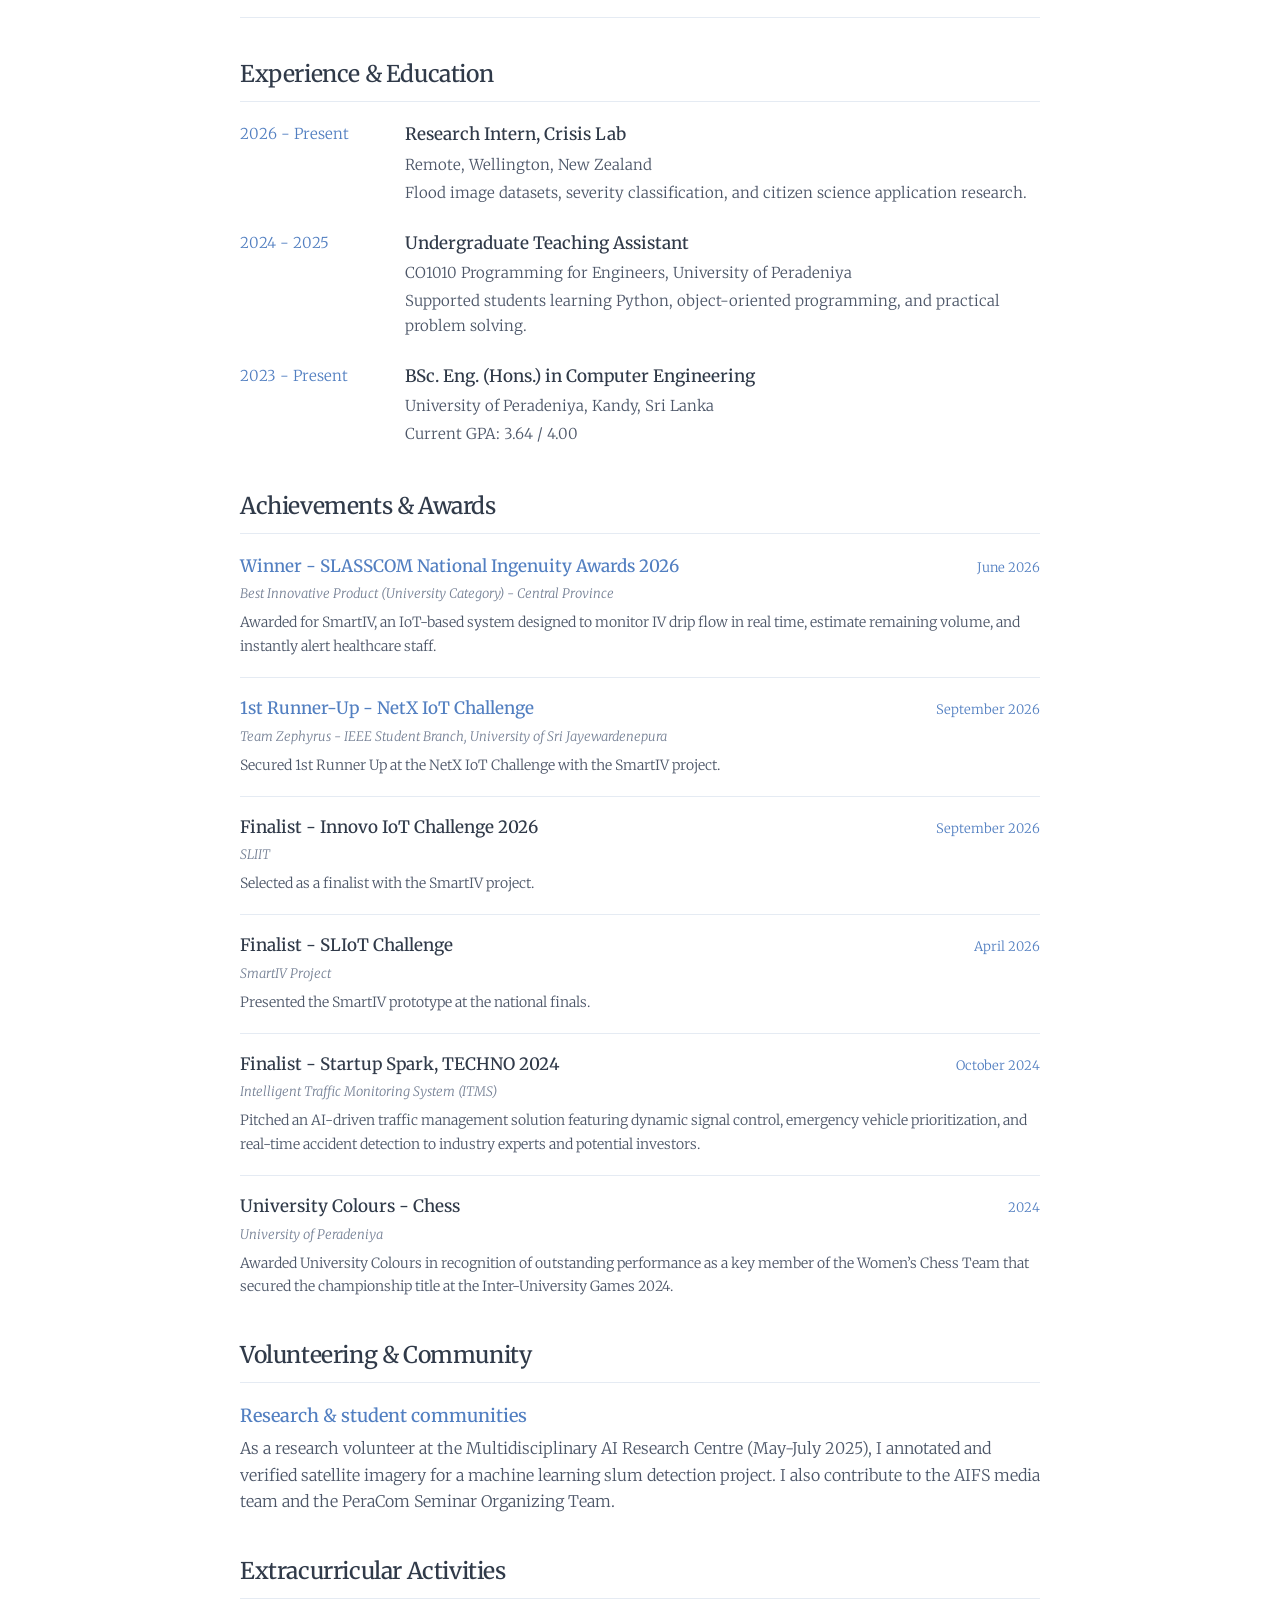
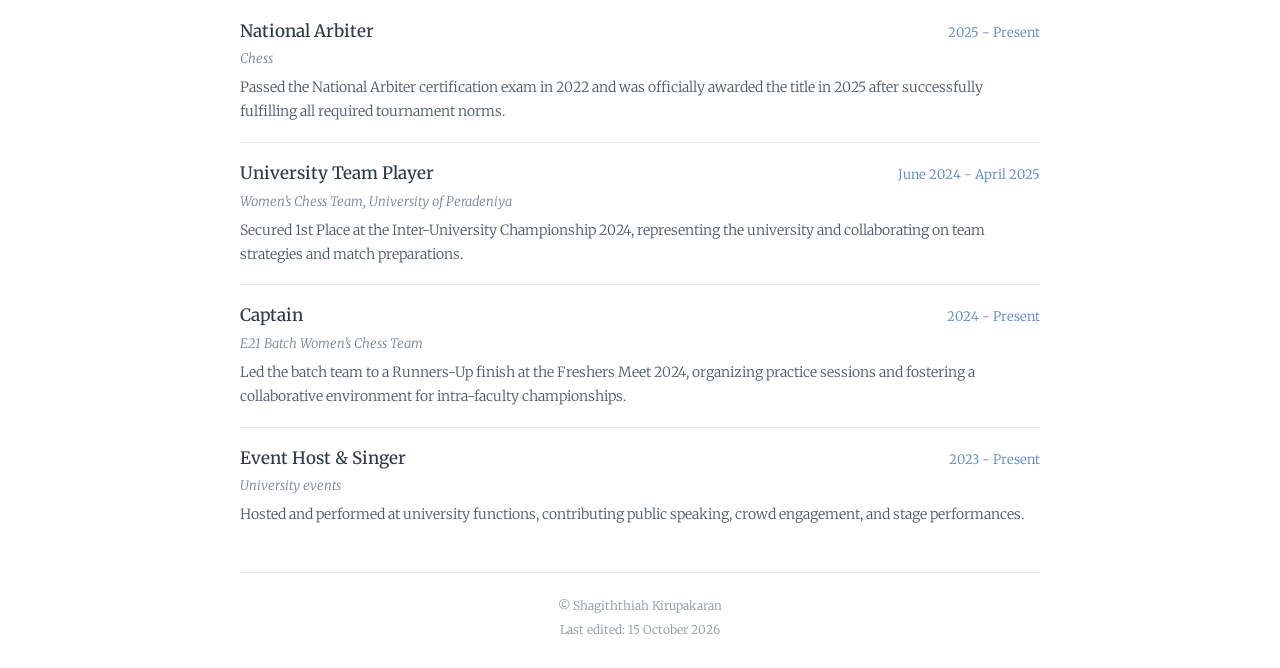
==== commit 3d925da2: "Remove year from copyright footer" ====
--- a/index.html
+++ b/index.html
@@ -143,7 +143,7 @@
         <div class="empty-blog"><svg aria-hidden="true" viewBox="0 0 48 48"><path d="M12 7h19l6 6v28H12V7Zm18 0v8h7M18 22h13M18 28h13M18 34h8"/></svg><h3>Writing is on the way.</h3><p>No posts published yet. Check back for future notes.</p><a href="#projects">Explore my projects in the meantime -</a></div>
       </section>
     </main>
-    <footer><p>© <span id="year">2026</span> Shagiththiah Kirupakaran</p><p>Last edited: <time datetime="2026-10-15">15 October 2026</time></p></footer>
+    <footer><p>© Shagiththiah Kirupakaran</p><p>Last edited: <time datetime="2026-10-15">15 October 2026</time></p></footer>
   </div>
 </body>
 </html>
